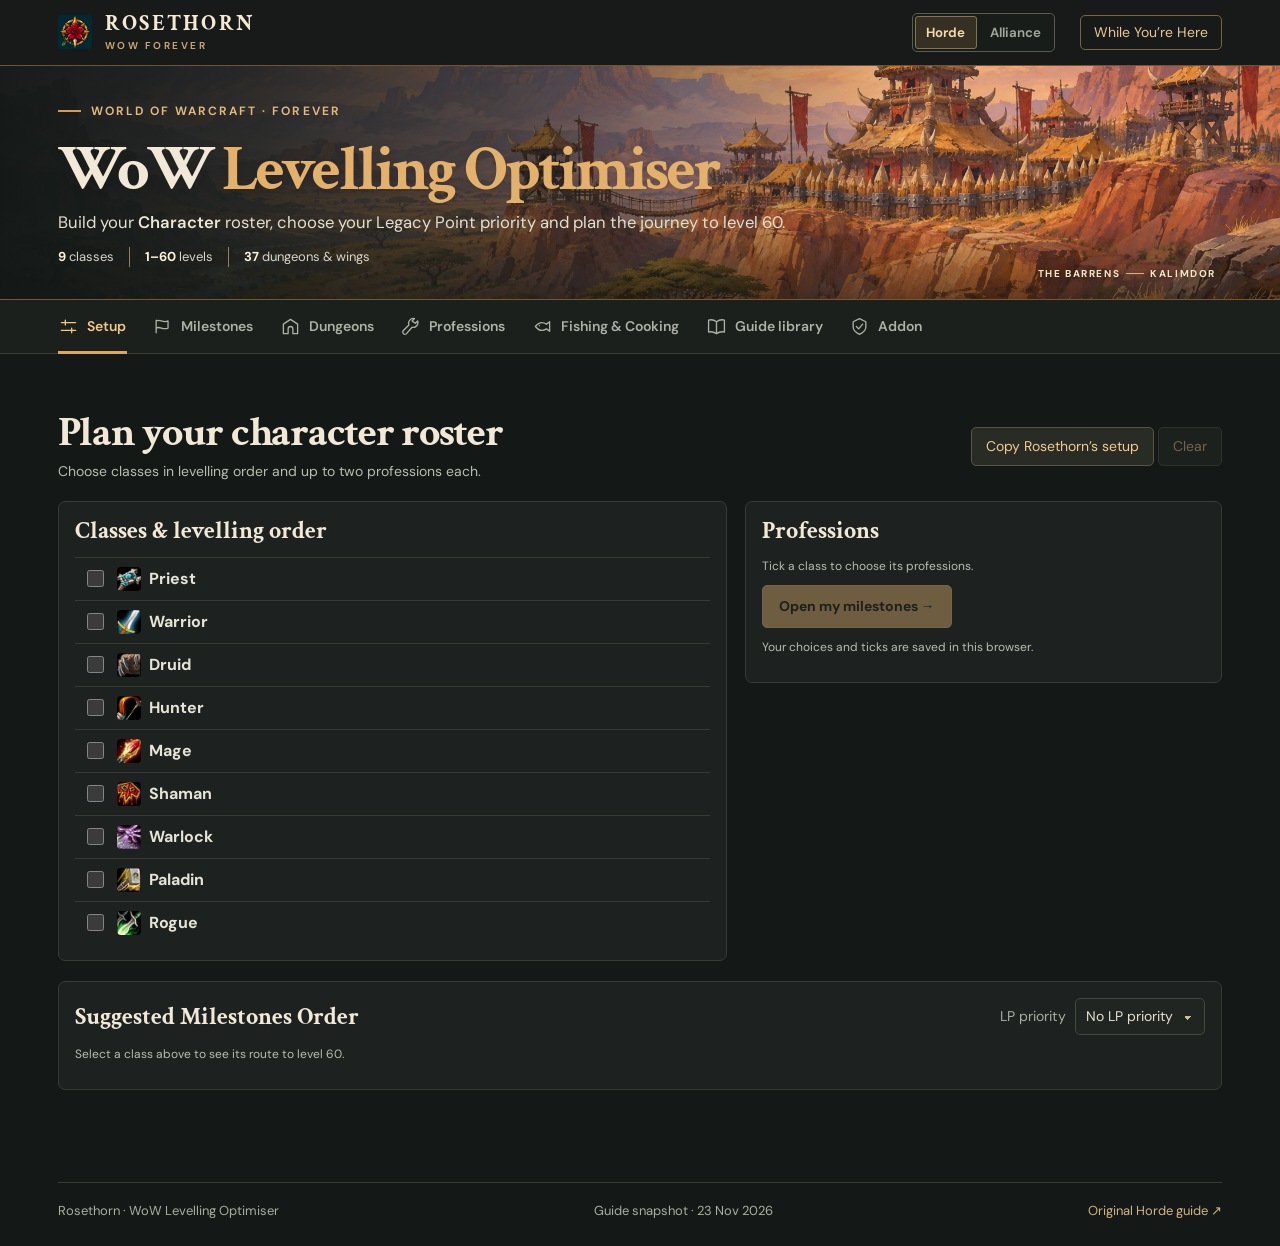
==== index.html @ 6506f217 "Make the roster heading faction-neutral Replace the faction dropdown with a Horde/Alliance toggle an" ====
<!doctype html>
<html lang="en-GB"><head><meta charset="utf-8"><meta name="viewport" content="width=device-width,initial-scale=1"><meta name="theme-color" content="#141918"><title>WoW Levelling Optimiser</title><meta name="description" content="Plan your WoW Forever roster, track Legacy Points, find dungeon pickups and compare professions. Download While You're Here for advice in-game."><link rel="icon" href="wyh-icon.png"><link rel="preload" href="barrens.webp" as="image"><link rel="stylesheet" href="style.css?v=2"><link rel="stylesheet" href="reference.css?v=2"><link rel="stylesheet" href="planner.css?v=7"><link rel="stylesheet" href="wyh.css?v=038"><link rel="stylesheet" href="app-extra.css?v=4"><link rel="stylesheet" href="dungeon-ui.css?v=2"><link rel="stylesheet" href="bag-route.css?v=1"></head>
<body><a href="#main" class="skip">Skip to guide</a>
<header class="global"><div class="wrap brandrow"><a class="brand" href="#setup" aria-label="Rosethorn's WoW Levelling Optimiser home"><img src="wyh-icon.png" width="36" height="36" alt=""><span>ROSETHORN<span class="brand-sub">WOW FOREVER</span></span></a><div class="headlinks"><div id="faction" class="faction-toggle" role="group" aria-label="Faction">
  <button type="button" data-faction="Horde" aria-pressed="true">Horde</button>
  <div class="faction-unavailable">
    <button type="button" data-faction="Alliance" aria-pressed="false" aria-disabled="true" aria-describedby="alliance-status">Alliance</button>
    <span id="alliance-status" class="faction-tooltip" role="tooltip">Coming soon</span>
  </div>
</div><a href="#advisor" class="top-addon">While You’re Here</a></div></div></header>
<section class="hero"><div class="wrap hero-inner"><span class="eyebrow"><i></i> WORLD OF WARCRAFT · FOREVER</span><h1>WoW <em>Levelling Optimiser</em></h1><p>Build your <strong>Character</strong> roster, choose your Legacy Point <span class="hero-keep">priority and plan</span> the journey to level 60.</p><div class="hero-stats"><span><b>9</b> classes</span><span><b>1–60</b> levels</span><span><b id="dcount"></b> dungeons &amp; wings</span></div></div><span class="place">THE BARRENS <i></i> KALIMDOR</span></section>
<nav aria-label="Guide sections" class="tabs"><div class="wrap tabinner" id="nav"></div></nav>
<main id="main" class="wrap" tabindex="-1"><div id="page">
<article id="wyh-addon" class="wyh" aria-labelledby="wyh-name">
  <header class="wyh-mast">
    <div class="wyh-intro">
      <p class="wyh-kicker">A WoW Forever addon by Rosethorn</p>
      <h1 id="wyh-name">While You’re <em>Here</em></h1>
      <p class="wyh-deck">Just arrived in an area or town? The rose compass will light up with information about which dungeon pickups and recipe vendors are worth a stop. It will check your professions in-game and Guide you towards your next craft, fishing spot or Legacy Point.</p>
      <div class="wyh-download">
        <a class="cta" href="While-Youre-Here.zip?v=0.3.17" download="While-Youre-Here.zip">Download addon <span aria-hidden="true">↓</span></a>
        <span>v0.3.17 · No other addons required</span>
      </div>
      <p class="wyh-release">Coming soon to CurseForge.</p>
    </div>
    <img class="wyh-emblem" src="wyh-icon.png" width="400" height="400" alt="">
  </header>

  <section class="wyh-features" aria-labelledby="wyh-features-title">
    <h2 id="wyh-features-title">What it can do</h2>
    <p class="wyh-switch-note">Click the rose compass for tips. Choose <strong>Guide</strong> for tools, or right-click the compass and open <strong>Tips</strong> to change these seven account-wide switches.</p>
    <ul class="wyh-feature-list">
      <li><strong>Find dungeon prequests and quest givers</strong><span>Spot eligible pickups anywhere in the zone. Pin several givers or follow an arrow to one. Before skipping a guide chapter, check its zone for unfinished chains.</span></li>
      <li><strong>Spot nearby recipes and training books</strong><span>Find a useful unlearned recipe, navigate to the vendor or compare a tradeable book with its last known auction price.</span></li>
      <li><strong>Plan professions and earn Legacy Points</strong><span>See the next craft, trainer or book for your current skill. Compare your main and alts when choosing your next Legacy Point.</span></li>
      <li><strong>Send spare materials to the right alt</strong><span>At the mailbox, see which alt can use your cloth, ore or leather and how much was in their bank at your last visit.</span></li>
      <li><strong>Find fishing stops and recipes for your catch</strong><span>See which fish in your bags you can cook, whether the recipe still gives skill-ups and where to learn it.</span></li>
      <li><strong>Where should I fish?</strong><span>Set a goal in <b>Guide → Fishing</b>. Compare waters for Cooking skill, food for your build or sale value. One water can supply several useful recipes.</span></li>
      <li><strong>Compare fishing spots and auction prices</strong><span>See catches per hour and estimated gold per hour. Each catch uses the better of vendor value and auction proceeds after fees.</span></li>
    </ul>
    <p class="wyh-coverage" id="addon-coverage"></p>
  </section>

  <section class="wyh-previews" aria-labelledby="wyh-preview-title">
    <div class="wyh-section-heading"><h2 id="wyh-preview-title">Screenshots</h2><p>In-game screenshot and illustrated examples</p></div>
    <div class="wyh-gallery">
      <figure>
        <a class="wyh-shot" href="wyh-skywatcher-plateau.png" target="_blank" rel="noopener" aria-label="Open the Skywatcher Plateau screenshot at full size in a new tab">
          <img loading="lazy" decoding="async" src="wyh-skywatcher-plateau.png" width="2048" height="1152" alt="While You’re Here displays the Ancient Gurubashi Idol quest alert and an arrow pointing towards Mazu’kon at Skywatcher Plateau.">
          <span aria-hidden="true">Full size ↗</span>
        </a>
        <figcaption><p class="wyh-location">Skywatcher Plateau · The Drowned City</p>
          <h3>Follow the arrow to the quest giver</h3>
          <p>The rose compass alerts you to <em>Ancient Gurubashi Idol</em>. Select Navigate to follow the arrow to Mazu’kon.</p>
        </figcaption>
      </figure>
      <figure>
        <a class="wyh-shot" href="wyh-undercity.jpg" target="_blank" rel="noopener" aria-label="Open the Undercity quest alert preview at full size in a new tab">
          <img loading="lazy" decoding="async" src="wyh-undercity.jpg" width="1280" height="800" alt="The suggestions window in Undercity lists Going, Going, Guano! and offers map and navigation controls.">
          <span aria-hidden="true">Full size ↗</span>
        </a>
        <figcaption><p class="wyh-location">Undercity · Razorfen Kraul</p>
          <h3>Pick up the quest before leaving town</h3>
          <p>In the Trade Quarter? An eligible pickup can still send you across Undercity to Faranell for <em>Going, Going, Guano!</em></p>
        </figcaption>
      </figure>
      <figure>
        <a class="wyh-shot" href="wyh-arathi.jpg" target="_blank" rel="noopener" aria-label="Open the Arathi Highlands vendor recipe preview at full size in a new tab">
          <img loading="lazy" decoding="async" src="wyh-arathi.jpg" width="1280" height="800" alt="A tailor entering Arathi Highlands gets a suggestion to buy the Azure Silk Cloak pattern from Jun’ha in Hammerfall.">
          <span aria-hidden="true">Full size ↗</span>
        </a>
        <figcaption><p class="wyh-location">Arathi Highlands · Profession vendors</p>
          <h3>Buy the pattern on this trip</h3>
          <p>When Azure Silk Cloak is useful to your tailor, the alert points to Jun’ha’s limited-stock pattern in Hammerfall.</p>
        </figcaption>
      </figure>
      <figure>
        <a class="wyh-shot" href="wyh-booty-bay.jpg" target="_blank" rel="noopener" aria-label="Open the Booty Bay fishing and recipe preview at full size in a new tab">
          <img loading="lazy" decoding="async" src="wyh-booty-bay.jpg" width="1280" height="800" alt="The fishing view in Booty Bay shows a Raw Rockscale Cod and directions to its recipe vendor.">
          <span aria-hidden="true">Full size ↗</span>
        </a>
        <figcaption><p class="wyh-location">Booty Bay · Fishing &amp; Cooking</p>
          <h3>Find the recipe for the fish you just caught</h3>
          <p>Land a Raw Rockscale Cod while waiting for the boat? The addon sends you to Kelsey Yance in the Old Port Authority, bottom deck, left as you enter.</p>
        </figcaption>
      </figure>
    </div>
  </section>

  <section class="wyh-help" aria-labelledby="wyh-help-title">
    <h2 id="wyh-help-title">Getting started</h2>
    <div>
      <details><summary>How do I install or update it?</summary><ol><li>Exit WoW Forever and extract the ZIP.</li><li>Place the <code>WhileYoureHere</code> folder inside <code>Interface/AddOns</code>. Open it to check that <code>WhileYoureHere.toc</code> is directly inside.</li><li>Enable <strong>While You’re Here</strong> at character selection. Click the rose compass or type <code>/wyh</code>.</li></ol><p><strong>Upgrading from RosethornAdvisor?</strong> Before launching WoW, open <code>WTF/Account/&lt;account&gt;/SavedVariables</code>. Copy <code>RosethornAdvisor.lua</code> and name the copy <code>WhileYoureHere.lua</code> in that same folder. Keep the original as a backup. If the new filename already exists, back it up first. Move the old <code>RosethornAdvisor</code> addon folder out of <code>Interface/AddOns</code>.</p></details>
      <details><summary>Where do I find fishing advice?</summary><p>Click <strong>rose compass → Guide → Fishing</strong>. Choose your goal before you cast. Log the water you actually fish to build comparisons from your own catches. Auctionator can supply prices if installed.</p></details>
      <details><summary>Can I skip a RestedXP chapter?</summary><p>Click the rose compass, then <strong>Guide → Now → Before you skip ahead</strong>. Select the zone you’re leaving to review covered pickups and prerequisites. This also works without RestedXP.</p></details>
      <details><summary>How does it know about my alts?</summary><p>Visit each character and open their professions and bank to refresh their records. On your main, choose <strong>Guide → Alts → Set as main to 60</strong>. The website planner stores its own checklists in this browser.</p></details>
      <details><summary>Can I change or silence the alerts?</summary><p>Right-click the compass to choose tip categories or keep alerts quiet in combat. Under Appearance, choose Icon border to set the launcher border’s colour and transparency. Alert glow and Window border have their own settings. Drag and resize the window to suit your UI. Settings carry across characters on this installation.</p></details>
    </div>
  </section>
</article>
</div></main>
<footer class="wrap foot"><span>Rosethorn · WoW Levelling Optimiser</span><a id="foot-source" target="_blank" rel="noopener">Original Horde guide ↗</a></footer>
<script src="faction.js?v=2"></script><script src="planner.js?v=10"></script><script src="planner-ui.js?v=11"></script><script src="guide-data.js?v=3"></script><script src="alliance-guide.js?v=1"></script><script src="gathering.js?v=1"></script><script src="dungeon-quests.js?v=1"></script><script src="dungeon-quest-meta.js?v=1"></script><script src="dungeon-ui.js?v=2"></script><script src="bag-route.js?v=1"></script><script src="reference.js?v=6"></script><script src="app.js?v=12"></script></body></html>
---- style.css ----
@font-face{font-family:Crimson;src:url(crimson.woff2) format('woff2');font-weight:700;font-display:swap}@font-face{font-family:DM;src:url(dm-sans.woff2) format('woff2');font-style:normal;font-display:swap;font-weight:100 1000}
:root{color-scheme:dark;--ink:#141918;--panel:#1d2220;--line:#373b33;--gold:#e4b36b;--paper:#f2e8d7;--muted:#a8ada2;font:16px/1.5 DM,'Segoe UI',sans-serif;color:#e6e4d8;background:var(--ink)}
*{box-sizing:border-box}html{scroll-behavior:smooth;scroll-padding-top:12px}body{margin:0}a{color:inherit}button,select,input{font:inherit}button,a,select{touch-action:manipulation}button{color:inherit;cursor:pointer}a:focus-visible,button:focus-visible,select:focus-visible,input:focus-visible,summary:focus-visible{outline:2px solid #ffcd7d;outline-offset:4px}a{text-decoration:none}.skip{position:fixed;top:-80px;z-index:9;background:#111;padding:10px}.skip:focus{top:0}.wrap{width:min(1260px,calc(100% - clamp(36px,9vw,150px)));margin-inline:auto}.global{background:#171a18;border-bottom:1px solid #705337}.brandrow{height:65px;display:flex;align-items:center;justify-content:space-between}.brand{display:inline-flex;align-items:center;gap:13px}.brand img{width:27px;height:40px;object-fit:contain}.brand>span{font:700 22px/.98 Crimson,Georgia,serif;letter-spacing:.105em;color:#f5e9d3}.brand-sub{display:block;font:650 10px/1.2 DM,sans-serif;color:#c6a775;letter-spacing:.25em;margin-top:5px}.headlinks{display:flex;gap:25px;align-items:center}.source,.top-addon{font-size:14px}.source{color:#c1c1b2}.source span{color:var(--gold)}.source:hover,.foot a:hover{text-decoration:underline}.top-addon{border:1px solid #796345;border-radius:5px;color:#e8c697;padding:6px 13px;display:flex;gap:7px;align-items:center}.top-addon:hover{background:#302b22}.addon-icon{font-size:20px;line-height:1}.hero{position:relative;isolation:isolate;overflow:hidden;background:#33251c url(barrens.webp) center 54%/cover no-repeat;color:var(--paper);border-bottom:1px solid #705839}.hero:before{content:"";position:absolute;inset:0;background:linear-gradient(90deg,rgba(18,23,21,.96) 0%,rgba(22,27,23,.86) 20%,rgba(22,25,21,.63) 40%,rgba(19,21,15,.05) 71%),linear-gradient(0deg,rgba(17,21,17,.55),transparent 32%);z-index:-1}.hero-inner{min-height:290px;display:flex;flex-direction:column;align-items:flex-start;justify-content:center;padding-block:36px 32px}.eyebrow{display:flex;align-items:center;gap:10px;font-weight:650;letter-spacing:.17em;font-size:12px;color:#e4bb7e}.eyebrow i{width:23px;height:2px;background:#d59c57}.hero h1{font:700 clamp(3.4rem,6.2vw,5.9rem)/.99 Crimson,Georgia,serif;letter-spacing:-.045em;margin:18px 0 9px;text-shadow:0 2px 10px #18170f30}.hero h1 em{font-style:normal;color:#e4b16c}.hero p{max-width:495px;margin:0;color:#e3dfd1;font-size:clamp(15px,1.3vw,18px);line-height:1.5}.hero-stats{display:flex;gap:15px;flex-wrap:wrap;margin-top:20px;font-size:13px;color:#d7d5c7}.hero-stats span+span{border-left:1px solid #8d8064;padding-left:15px}.hero-stats b{color:#fff3d9;font-weight:700}.place{position:absolute;right:5%;bottom:18px;font-size:10px;letter-spacing:.16em;font-weight:700;color:#f6e7c9;display:flex;align-items:center;gap:6px;text-shadow:0 1px 5px #312014}.place i{height:1px;width:18px;background:#cab384}.tabs{background:#1b201d;box-shadow:inset 0 -1px var(--line)}.tabinner{display:flex;overflow-x:auto;scrollbar-width:thin;gap:clamp(9px,2.6vw,40px)}.tab{display:inline-flex;align-items:center;justify-content:center;gap:9px;white-space:nowrap;color:#aeb1a6;padding:16px 1px 14px;border-bottom:3px solid transparent;font-size:14px;font-weight:600}.tab:hover{color:var(--paper)}.tab.active{color:#f1c887;border-color:#dfa75e}.icon{width:19px;height:19px;display:inline-block;vertical-align:middle;fill:none;stroke:currentColor;stroke-width:1.65;stroke-linecap:round;stroke-linejoin:round;flex:none}#main{padding-top:30px;padding-bottom:50px;min-height:440px}#main:focus{outline:0}.dash{display:grid;grid-template-columns:minmax(235px,.34fr) minmax(0,1fr);gap:clamp(20px,3.2vw,44px);align-items:start}.roster{background:#1b201e;border:1px solid var(--line);border-radius:9px;overflow:hidden}.roster-head{display:flex;align-items:center;gap:10px;padding:15px 18px;color:var(--gold);border-bottom:1px solid var(--line)}.roster-head h2{font:700 23px/1.1 Crimson,Georgia,serif;color:var(--paper);margin:0}.rlist{padding:6px}.rbutton{width:100%;display:flex;align-items:center;text-align:left;border:1px solid transparent;border-radius:5px;gap:11px;background:transparent;padding:7px 10px;color:#c8cabd;font-size:15px}.rbutton:hover{background:#272c27}.rbutton.selected{background:#332f24;border-color:#645239;color:#f7d79d}.rbutton img,.rbutton .all-icon{width:30px;height:30px;border-radius:4px;border:1px solid #544c3c}.rbutton .all-icon{display:grid;place-items:center;color:#e3bb77;background:#393327}.rbutton .all-icon svg{width:17px;height:17px}.rbutton .toon{font-size:12px;color:#a6aa9c;margin-left:auto}.rbutton .total{color:#d4b881}.rlabel-mobile{display:none}.eyeline{font-size:12px;color:var(--gold);text-transform:uppercase;letter-spacing:.15em;font-weight:700;margin:0 0 5px}.mainhead{display:flex;align-items:center;justify-content:space-between;gap:10px}.title{font:700 clamp(32px,3.3vw,49px)/1.1 Crimson,Georgia,serif;letter-spacing:-.03em;margin:0;color:var(--paper)}.lead{color:#afb4a7;margin:5px 0 16px;font-size:15px}.pselect{border:1px solid #44493e;border-radius:5px;background:#202521;color:#e4dfcf;padding:7px 31px 7px 10px;appearance:none;background-image:linear-gradient(45deg,transparent 50%,#ccbd9d 50%),linear-gradient(135deg,#ccbd9d 50%,transparent 50%);background-position:calc(100% - 16px) 52%,calc(100% - 12px) 52%;background-size:4px 4px;background-repeat:no-repeat;font-size:14px}.progressbox{display:flex;align-items:center;gap:13px;background:#1d2420;border:1px solid var(--line);border-radius:6px;padding:11px 15px;color:#c7c9b9;font-size:13px;margin:0 0 16px}.progressbox progress{appearance:none;border:0;flex:1;height:5px;border-radius:5px;overflow:hidden;background:#383c33}.progressbox progress::-webkit-progress-bar{background:#393d34}.progressbox progress::-webkit-progress-value{background:#c89b59}.progressbox progress::-moz-progress-bar{background:#c89b59}.progressbox b{font:600 13px DM,sans-serif;white-space:nowrap;color:var(--paper)}.steps{list-style:none;padding:0;margin:0;display:grid;gap:8px}.step{display:flex;background:#1d2220;color:#dcdccd;border:1px solid var(--line);border-radius:7px;align-items:center;overflow:hidden;min-height:64px}.step.next{border-left:3px solid #ce9d5b;background:linear-gradient(90deg,#2a2c23,#1d2220 58%)}.step input,.sr{position:absolute;opacity:0;width:1px;height:1px;overflow:hidden}.tick{flex:none;width:36px;align-self:stretch;display:grid;place-items:center;cursor:pointer;margin-left:5px}.tick:has(input:focus-visible){outline:2px solid var(--gold);outline-offset:-4px}.tick i{width:19px;height:19px;border:1px solid #737b69;border-radius:4px;display:grid;place-items:center;font:700 14px sans-serif;color:transparent}.tick input:checked+i{color:#1c281c;background:#b0bc8a;border-color:#b0bc8a}.tick:hover i{border-color:var(--gold)}.step img,.step .sicon{width:37px;height:37px;border:1px solid #554f3d;border-radius:5px;margin:8px 11px 8px 2px}.sicon{display:grid;place-items:center;color:#e5b668;background:#332f23}.steptxt{flex:1;padding:9px 12px 9px 0;min-width:0}.steptxt h3{color:#f2eddf;font:650 16px/1.35 DM,sans-serif;margin:0 0 2px}.steptxt p{font-size:14px;line-height:1.38;color:#adb3a6;margin:0}.steptxt a{color:var(--gold);text-decoration:underline}.step.done h3{color:#aeb3a4;text-decoration:line-through}.lp{color:#e4ba78;margin-right:13px;display:inline-flex;align-items:center;gap:4px;font-size:12px;white-space:nowrap}.lp:before{content:'✧';font-size:17px}.empty{color:var(--muted);padding:25px 0}.arm{font-size:13px;color:#dcb67d;white-space:nowrap}.foot{border-top:1px solid var(--line);padding-block:18px 25px;display:flex;justify-content:space-between;gap:8px;flex-wrap:wrap;font-size:13px;color:#a8ae9f}.foot a{color:#d2b482}
.advisor{max-width:1050px}.advintro{display:flex;align-items:center;justify-content:space-between;gap:18px;margin-bottom:22px}.cta{display:inline-flex;background:#dfaf70;border:1px solid #ebc087;color:#211e17;font-weight:700;border-radius:5px;padding:10px 16px;white-space:nowrap;align-items:center;gap:7px}.cta:hover{background:#efd09a}.advgrid{display:grid;grid-template-columns:repeat(auto-fit,minmax(min(280px,100%),1fr));gap:12px;margin:14px 0 23px}.advcard,.advdet{background:#1d2320;border:1px solid var(--line);border-radius:6px;padding:16px 18px}.advcard h3,.advdet summary{font:700 22px Crimson,Georgia,serif;color:var(--paper);margin:0 0 4px}.advcard p,.advdet p,.advdet li{margin:5px 0;color:#bec2b5}.advdet{margin:8px 0}.advdet summary{cursor:pointer}.advdet[open] summary{color:var(--gold)}.advdet code{color:#e8c38b}.locale{font-size:13px;color:var(--gold)}.advintro .lead{max-width:630px;margin-bottom:0}
@media(max-width:820px){.dash{grid-template-columns:205px minmax(0,1fr);gap:18px}.roster-head{padding:12px}.rbutton{padding-inline:6px;gap:6px}.rbutton .toon{font-size:11px}.hero-inner{min-height:260px}.tabinner{gap:22px}}
@media(max-width:670px){.wrap{width:calc(100% - 32px)}.hero-inner{min-height:246px;padding-block:28px 30px}.hero:before{background:linear-gradient(90deg,#172019e8 0%,#171e18b8 48%,#171a1770),linear-gradient(0deg,#151b17a8,transparent 52%)}.hero h1{font-size:clamp(45px,10vw,66px)}.hero p{max-width:400px}.place{display:none}.brandrow{height:58px}.headlinks{gap:12px}.brand img{height:32px;width:21px}.brand{gap:8px}.brand>span{font-size:18px}.brand-sub{font-size:9px}.top-addon{font-size:12px;padding:5px 7px}.source{font-size:12px}.tab{padding:12px 0 10px}.tabinner{gap:22px}.tab .icon{width:16px;height:16px}#main{padding-top:20px}.dash{display:block}.roster{display:none}.rlabel-mobile{display:flex;align-items:center;gap:8px;margin:0 0 16px;color:#c6c7b7;font-size:14px}.progressbox{gap:8px;padding:9px}.step img,.step .sicon{width:30px;height:30px;margin-right:8px}.tick{width:28px}.lp{margin-right:8px}.advintro{align-items:flex-start;flex-direction:column}.foot{padding-bottom:20px}}@media(max-width:370px){.source{display:none}.step .lp{display:none}.hero-stats{gap:9px}.hero-stats span+span{padding-left:9px}}@media(prefers-reduced-motion:reduce){html{scroll-behavior:auto}*{scroll-behavior:auto!important}}


.hero p{max-width:62rem;text-wrap:pretty}
.hero-keep{white-space:nowrap}
---- reference.css ----
.field-reference { --r-line: #343a35; --r-muted: #b6b8aa; --r-warm: #dfb97c; --r-panel: #1c211e; color: #e9e7dc; min-width: 0; }
.field-reference .ref-title { margin: 0 0 1.25rem; color: #f6eedc; font: 500 clamp(1.8rem,3.5vw,2.6rem)/1.09 Georgia,serif; }
.field-reference .ref-subhead { margin: 1.35rem 0 .6rem; color: #ebdec7; font: 500 1.3rem/1.3 Georgia,serif; }
.field-reference .ref-copy, .field-reference .ref-list, .field-reference .ref-context { margin: 0 0 .85rem; line-height: 1.58; font-size: 1rem; }
.field-reference .ref-context, .field-reference .ref-place { color: var(--r-muted); }
.field-reference .ref-tools { display: flex; gap: .85rem; flex-wrap: wrap; align-items: flex-end; padding: 0 0 1.2rem; }
.field-reference .ref-field { display: flex; flex-direction: column; align-items: stretch; gap: .38rem; min-width: 9rem; }
.field-reference .ref-wide { flex: 1 1 12rem; }
.field-reference .ref-field-label, .field-reference .ref-label { font-weight: 600; font-size: .9rem; color: #d8d8cd; }
.field-reference .ref-select, .field-reference .ref-search { min-height: 43px; border: 1px solid #4f574d; border-radius: 5px; background-color: #171d19; color: #f0eee2; font: inherit; font-size: 1rem; padding: .55rem .85rem; width: 100%; }
.field-reference .ref-select { appearance: none; padding-right: 2.6rem; cursor: pointer; background-image: linear-gradient(45deg,transparent 50%,#caac7c 50%),linear-gradient(135deg,#caac7c 50%,transparent 50%); background-position: calc(100% - 16px) 54%, calc(100% - 11px) 54%; background-size: 5px 5px; background-repeat: no-repeat; }
.field-reference :focus-visible { outline: 2px solid #f2bd68; outline-offset: 3px; }
.field-reference .ref-static, .field-reference .ref-summary { min-height: 56px; padding: .75rem .9rem; display: flex; align-items: center; gap: .8rem; font-size: 1rem; }
.field-reference .ref-static, .field-reference .ref-disclosure { background: var(--r-panel); border: 1px solid var(--r-line); border-radius: 5px; margin: 0 0 .47rem; }
.field-reference .ref-summary { list-style: none; cursor: pointer; }
.field-reference .ref-summary::-webkit-details-marker { display: none; }
.field-reference .ref-chevron { width: .48rem; height: .48rem; border: solid #c2a476; border-width: 0 1.6px 1.6px 0; transform: rotate(45deg); flex: 0 0 .48rem; margin-right: 3px; margin-bottom: 3px; }
.field-reference .ref-disclosure[open] > .ref-summary .ref-chevron { transform: rotate(225deg); margin-bottom: -3px; }
.field-reference .ref-summary:hover { background: #242b25; border-radius: inherit; }
.field-reference .ref-summary-title { flex: 1; font-weight: 600; }
.field-reference .ref-meta, .field-reference .ref-buff { border: 1px solid #4c4636; background: #29271f; color: #e1c391; padding: .22rem .52rem; font-size: .84rem; border-radius: 4px; white-space: nowrap; }
.field-reference .ref-detail { padding: .85rem .95rem; border-top: 1px solid var(--r-line); }
.field-reference .ref-detail>.ref-copy:last-child { margin: 0; }
.field-reference .ref-min { font-size: .9rem; color: #c8b298; }
.field-reference .ref-tick { display: inline-flex; align-items: center; gap: .55rem; font-size: .9rem; cursor: pointer; margin-top: .7rem; }
.field-reference .ref-tick input { appearance: auto; accent-color: #d5a65b; width: 16px; height: 16px; }
.field-reference .ref-empty { padding: 1.1rem; border: 1px dashed var(--r-line); color: var(--r-muted); border-radius: 5px; }
.field-reference .ref-table-scroll { overflow-x: auto; max-width: 100%; margin: .7rem 0 1rem; border: 1px solid var(--r-line); border-radius: 5px; }
.field-reference .ref-table { border-collapse: collapse; width: 100%; min-width: 24rem; font-size: .96rem; }
.field-reference .ref-table th, .field-reference .ref-table td { border: 0; border-bottom: 1px solid var(--r-line); padding: .62rem .8rem; text-align: left; vertical-align: top; line-height: 1.45; white-space: pre-line; }
.field-reference .ref-table th { color: var(--r-warm); background: #252a23; font-size: .87rem; }
.field-reference .ref-table th:first-child, .field-reference .ref-table td:first-child { min-width: 6rem; }
.field-reference .ref-table tr:last-child td { border-bottom: 0; }
.field-reference .ref-table tbody tr:nth-child(2n) { background: #1b201c; }
.field-reference .ref-copy { white-space: pre-line; overflow-wrap: anywhere; }
.field-reference .ref-label { margin: 0 0 .45rem; color: var(--r-warm); }
.field-reference .ref-steps { margin: .3rem 0; padding-left: 1.65rem; }
.field-reference .ref-steps li { padding: .12rem 0 .12rem .15rem; line-height: 1.5; }
.field-reference a { color: #e1c08d; text-underline-offset: 3px; }
.field-reference .ref-legacy { color: #9ac8f2; }
.field-reference .ref-routes { list-style: none; padding: 0; margin: .7rem 0 1.15rem; }
.field-reference .ref-route { display: grid; grid-template-columns: 5.2rem minmax(0,1fr) auto; gap: .8rem; align-items: start; padding: .85rem 0; border-bottom: 1px solid var(--r-line); }
.field-reference .ref-skill { color: var(--r-warm); font-weight: 700; font-variant-numeric: tabular-nums; }
.field-reference .ref-route h3 { margin: 0 0 .2rem; color: inherit; font-size: 1.07rem; line-height: 1.4; font-weight: 600; }
.field-reference .ref-route p { margin: .1rem 0; font-size: .96rem; line-height: 1.45; }
.field-reference .ref-lookup { border: 1px solid #625237; border-radius: 7px; padding: clamp(1rem,3vw,1.4rem); margin: 0 0 1.45rem; background: #20251f; }
.field-reference .ref-lookup h3 { font: 500 1.45rem/1.25 Georgia,serif; margin: 0 0 .9rem; color: #f4e6c9; }
.field-reference .ref-lookup .ref-tools { padding-bottom: .5rem; }
.field-reference .ref-lookup .ref-field { flex: 1 1 10rem; min-width: 7rem; }
.field-reference .ref-lookup .ref-skill-field { flex: 0 1 7rem; }
.field-reference .ref-lookup-result { margin-top:.6rem; }
.field-reference .ref-fish-links { display:flex; flex-wrap:wrap; gap:.45rem; margin:.45rem 0 .8rem; }
.field-reference .ref-fish-link { font:inherit; color:#efd2a3; cursor:pointer; padding:.4rem .65rem; border:1px solid #66583e; background:#23271f; border-radius:4px; }
.field-reference .ref-lookup dd, .field-reference .ref-lookup dt { margin: 0; }
.field-reference .ref-lookup dl { display: grid; grid-template-columns: 7.5rem 1fr; gap: .42rem 1rem; margin: .55rem 0 0; font-size: .96rem; }
.field-reference .ref-lookup dt { color: var(--r-muted); }
.field-reference .ref-status { font-weight: 700; }
.field-reference .ref-status[data-colour="orange"] { color: #ffad68; }
.field-reference .ref-status[data-colour="yellow"] { color: #f4db7b; }
.field-reference .ref-status[data-colour="green"] { color: #adcfa6; }
.field-reference .ref-status[data-colour="grey"] { color: #b6bbb8; }
@media(max-width:600px){
 .field-reference .ref-tools { gap:.55rem; }
 .field-reference .ref-field { flex:1 1 45%; min-width:0; }
 .field-reference .ref-wide { flex:1 1 100%; }
 .field-reference .ref-route { grid-template-columns:4rem minmax(0,1fr); gap:.35rem .6rem; }
 .field-reference .ref-buff { grid-column:2; justify-self:start; }
 .field-reference .ref-meta { white-space:normal; }
 .field-reference .ref-lookup dl { grid-template-columns:1fr; gap:.15rem; }
 .field-reference .ref-lookup dt { margin-top:.35rem; }
}
---- planner.css ----
.planner{width:100%;padding-block:26px 42px}.planner h3{margin:0 0 12px;font:700 24px/1.1 Crimson,Georgia,serif;color:var(--paper)}.plan-head,.next-tip,.skill-head{display:flex;align-items:center;justify-content:space-between;gap:16px}.plan-head{margin-bottom:19px}.plan-lead,.plan-note{color:#b8bcb0;font-size:14px;margin:5px 0 0}.plan-note{font-size:12px;line-height:1.5;margin:10px 0}.plan-alt,.edit-jobs,.move{background:#292c25;border:1px solid #575442;border-radius:5px;color:#f0cb92;font:inherit}.plan-alt{padding:8px 14px;font-size:14px;white-space:nowrap}.setup-grid{display:grid;grid-template-columns:minmax(0,1.4fr) minmax(275px,1fr);gap:18px;align-items:start}.plan-box{background:var(--panel);border:1px solid var(--line);border-radius:7px;padding:16px;min-width:0}.setup-row{display:flex;gap:10px;align-items:center;min-height:43px;padding:5px 8px;border-top:1px solid var(--line)}.setup-row.editing{background:#323026;box-shadow:inset 2px 0 #d8ae6e}.setup-row.over{box-shadow:inset 0 3px #f0bd78}.planner input[type=checkbox]{width:17px;height:17px;accent-color:#dfb674;cursor:pointer;flex:none}.class-name,.skill-head{display:flex;align-items:center;gap:8px}.class-name{cursor:pointer;min-width:88px}.class-art{width:24px;height:24px;border-radius:4px;object-fit:cover;vertical-align:middle}.edit-jobs{margin-left:auto;padding:3px 6px;font-size:12px;text-align:left}.move-controls{display:flex;gap:3px}.move{font-size:13px;min-width:24px;line-height:22px}.planner button:disabled{opacity:.42;cursor:default}.drag-grip{cursor:grab;color:#c9b58b}.prof-choices{border:0;padding:0;display:grid;grid-template-columns:repeat(2,minmax(0,1fr));gap:6px;margin:10px 0 17px}.job-choice{display:flex;align-items:center;gap:6px;padding:6px;background:#242923;border-radius:4px;cursor:pointer}.skill-head{justify-content:start}.skill-head h3{margin:0}.sr-only{position:absolute;clip-path:inset(50%);width:1px;height:1px;overflow:hidden}.planner .cta{font-size:14px}.lp-total{white-space:nowrap;font-variant-numeric:tabular-nums;color:var(--gold)}.next-tip{background:#2b2c22;border-left:3px solid var(--gold);padding:12px 16px;margin:0 0 16px}.next-tip small{color:var(--gold)}.next-tip h3{font-size:21px;margin:3px 0}.next-tip p{margin:0;color:#c9c9b8;font-size:13px}.board-grid{display:grid;grid-template-columns:minmax(0,1.36fr) minmax(0,1fr) minmax(0,1fr);gap:12px;align-items:start}.board-grid .plan-box{padding:13px}.plan-table{width:100%;border-collapse:collapse;table-layout:fixed}.plan-table th,.plan-table td{height:36px;text-align:center;border-bottom:1px solid var(--line);padding:0}.plan-table th:first-child{text-align:left;width:32%;font-size:13px}.plan-table th[scope=col]{font-size:12px;color:#c7c9b7;font-weight:500}.plan-table th .class-art{width:19px;height:19px;margin-right:5px}.plan-table td.lp-cell{background:#292b23}.plan-table td .plan-check{margin:0;vertical-align:middle}.board-grid section:nth-child(2) th:first-child{width:49%}.skill-owner{display:block;color:#a5ad9f;font-size:10px;line-height:1.1;font-weight:500}.spelunker{border:1px solid var(--line);border-radius:4px;margin:7px 0;padding:6px 8px;background:#222722}.spelunker summary{font-size:14px;cursor:pointer}.spelunker summary span{float:right;color:var(--gold);font-size:12px}.dungeon-line{display:flex;gap:6px;align-items:center;font-size:13px;min-height:29px;cursor:pointer}.dungeon-intro{margin-top:-3px}.plan-box>a{display:inline-block;color:var(--gold)}.hero-inner{min-height:195px}.hero h1{font-size:clamp(44px,5vw,70px)}.hero-stats{margin-top:12px}.tabinner{gap:clamp(14px,2vw,29px)}
@media(max-width:1100px){.board-grid{grid-template-columns:1fr 1fr}.board-grid>section:first-child{grid-column:1/-1}.plan-table th:first-child{width:24%}}
@media(max-width:760px){.hero-inner{min-height:170px}.planner{padding-top:16px}.setup-grid,.board-grid{grid-template-columns:1fr}.plan-head,.next-tip{align-items:flex-start;flex-wrap:wrap}.setup-row{gap:5px;padding-inline:3px}.setup-row .class-name{min-width:0}.setup-row .class-name b{font-size:13px}.edit-jobs{font-size:11px}.plan-box{padding:12px}.drag-grip{display:none}.plan-table th .class-art{display:none}.plan-head{gap:7px}.plan-table th:first-child{width:24%}.prof-choices{grid-template-columns:1fr 1fr}.board-grid section:nth-child(2) th:first-child{width:50%}}
@media(max-width:400px){.planner .plan-box{padding:9px}.move{min-width:22px}.setup-row .class-art{width:18px;height:18px}.prof-choices{gap:3px}.job-choice{font-size:13px}}

.account-lp {
  display:grid;
  grid-template-columns:auto minmax(12rem,1fr);
  align-items:center;
  gap:12px 24px;
  margin:0 0 18px;
  padding:15px 18px;
  border:1px solid #78623d;
  border-radius:7px;
  background:linear-gradient(110deg,#322c20,#23271f 68%);
}
.account-lp-main,.lp-breakdown,.plan-alternative {display:flex;align-items:center;gap:12px}
.earned-number {font:700 42px/1 Georgia,serif;font-variant-numeric:tabular-nums;color:#ffda92}
.earned-caption b,.earned-caption small,.lp-goal b {display:block}
.earned-caption small,.lp-breakdown,.other-points,.plan-alternative {color:#c7c8b9;font-size:13px}
.lp-goal {width:100%;max-width:24rem;justify-self:end}
.lp-goal b {margin-bottom:4px;font-size:14px}
.lp-goal progress {width:100%;height:9px;accent-color:#edbb69}
.lp-breakdown {flex-wrap:wrap;gap:4px 14px}
.lp-breakdown span {white-space:nowrap}
.other-points {justify-self:end}
.other-points summary {cursor:pointer;color:#f0cb92}
.other-points label {display:block;margin-top:8px}
.other-points input {width:4.5rem;padding:3px 6px;font:inherit;color:inherit;background:#20231e;border:1px solid #77745f;border-radius:4px}
.other-points .plan-note {max-width:21rem}
.reward-tag {display:inline-block;color:#ffd895;font-size:10px;font-weight:700;line-height:1.2}
.reward-tag.reward-earned {color:#b9ceac}
.plan-table td.lp-cell .reward-tag {display:block;margin:1px auto;white-space:normal}
.spelunker summary .reward-tag {float:none;margin-left:8px;color:#ffd895}
.spelunker summary .reward-earned {color:#b9ceac}
.spelunker .group-count {float:right;font-weight:500}
.plan-alternative {gap:6px 12px;flex-wrap:wrap;margin:-6px 0 16px;padding-inline:3px}
.plan-alternative b {color:var(--paper)}
.plan-alternative .plan-alt {padding:3px 8px;font-size:12px}
@media(max-width:640px){
  .account-lp {grid-template-columns:1fr;gap:8px;padding:12px}
  .lp-goal,.other-points {justify-self:start}
  .earned-number {font-size:36px}
  .plan-table td.lp-cell .reward-tag {font-size:9px}
}

.milestone-order { margin-top: 1.3rem; }
.order-heading { display: flex; align-items: center; justify-content: space-between; gap: .6rem 1.3rem; flex-wrap: wrap; }
.order-heading h3 { margin: 0; }
.order-priority { display: inline-flex; align-items: center; gap: .6rem; color: var(--muted); font-size: .88rem; }
.order-priority select { width: auto; max-width: 100%; }
.order-phase { border-top: 1px solid var(--line); }
.order-phase > summary { display: flex; align-items: baseline; gap: .6rem; padding: .65rem 0; cursor: pointer; }
.order-phase > summary::before { content: '▸'; color: var(--gold); }
.order-phase[open] > summary::before { content: '▾'; }
.order-phase > summary::-webkit-details-marker { display: none; }
.order-count { margin-left: auto; color: var(--muted); font-size: .78rem; white-space: nowrap; }
.order-steps { padding-left: 2rem; margin: .1rem 0 .85rem; }
.order-step { line-height: 1.5; padding: .18rem 0; }
.order-step::marker { color: var(--muted); font-variant-numeric: tabular-nums; }
.order-step .reward-tag { margin-left: .5rem; white-space: nowrap; }
.order-limit { color: var(--gold); font-size: .86rem; }
.order-more { margin: 0 0 .6rem 1.3rem; }
.order-more > summary { padding: .25rem 0; color: var(--gold); font-size: .85rem; cursor: pointer; }

@media(max-width:440px){
  .character-levels-table th:first-child {width:23%; overflow-wrap:anywhere}
  .character-levels-table td.lp-cell .reward-tag {font-size:8px;overflow-wrap:anywhere}
}
---- wyh.css ----
.top-addon img{width:20px;height:20px;border-radius:3px}
.wyh-active>.hero{display:none}
.wyh-active #main{padding-block:clamp(18px,3vw,42px) 54px}
.wyh{--wyh-line:#45453b;--wyh-copy:#cbcbbd;--wyh-accent:#edc489;color:var(--paper);min-width:0}
.wyh h1,.wyh h2,.wyh h3,.wyh figure,.wyh p{margin:0}
.wyh h1,.wyh h2,.wyh h3{font-family:Crimson,Georgia,serif}
.wyh-mast{
  display:grid;grid-template-columns:minmax(0,1fr) auto;align-items:start;gap:clamp(20px,4vw,48px);
  padding:clamp(25px,5vw,66px);border:1px solid #65543e;border-radius:8px;
  background:radial-gradient(ellipse at 88% 42%,#39403565,transparent 48%),linear-gradient(108deg,#391d24 0%,#232c29 59%,#172e30 100%);
}
.wyh .wyh-kicker,.wyh .wyh-location{color:var(--wyh-accent);font-size:.72rem;font-weight:700;line-height:1.4;letter-spacing:.14em;text-transform:uppercase}
.wyh h1{margin:12px 0 18px;font-size:clamp(3.35rem,6.7vw,6.4rem);line-height:.96;letter-spacing:-.048em}
.wyh h1 em{color:var(--wyh-accent);font-weight:inherit}
.wyh .wyh-deck{max-width:52ch;color:#e1dfd2;font-size:clamp(1rem,1.45vw,1.18rem);line-height:1.55;text-wrap:pretty}
.wyh-download{display:flex;align-items:center;gap:10px 16px;flex-wrap:wrap;margin-top:clamp(20px,2.6vw,32px)}
.wyh-download .cta{padding:10px 16px;color:#261b0e;background:#edc489;border-color:#edc489;gap:15px;min-height:44px}
.wyh-download .cta:hover{background:#ffe0ae;border-color:#ffe0ae}
.wyh-download>span{font-size:.82rem;color:#d2cfbf}
.wyh-emblem{display:block;width:80px;height:auto;border-radius:6px}
.wyh section{margin-top:clamp(30px,4.4vw,58px)}
.wyh h2{font-size:clamp(1.85rem,3.1vw,2.65rem);letter-spacing:-.033em;line-height:1.1}
.wyh-section-heading{display:flex;gap:4px 18px;align-items:baseline;justify-content:space-between;flex-wrap:wrap;margin-bottom:16px}
.wyh-section-heading p{color:#b5b9a9;font-size:.87rem}
.wyh-gallery{display:grid;grid-template-columns:repeat(3,minmax(0,1fr));gap:clamp(18px,2.1vw,32px)}
.wyh-gallery figure:first-child{grid-column:1/-1;display:grid;grid-template-columns:minmax(0,1.45fr) minmax(0,1fr);gap:clamp(18px,4vw,62px);align-items:center;background:#1b2522;border:1px solid var(--wyh-line);border-radius:5px;overflow:hidden}
.wyh-gallery figure:first-child .wyh-shot{margin:-1px 0 -1px -1px}
.wyh-gallery figure:first-child figcaption{padding:16px clamp(16px,3vw,42px) 16px 0}
.wyh-gallery figure:first-child h3{font-size:clamp(1.6rem,3.3vw,3.25rem)}
.wyh-shot{display:block;position:relative;overflow:hidden;border-radius:5px;border:1px solid #645b48;background:#19231f}
.wyh-shot img{display:block;width:100%;height:auto}
.wyh-shot span{position:absolute;right:8px;bottom:8px;padding:3px 8px;border:1px solid #c2aa7c88;border-radius:3px;background:#101713e8;color:#f9e6bf;font-size:.72rem;font-weight:600}
.wyh-shot:hover,.wyh-shot:focus-visible{border-color:#f4c985}
.wyh figcaption{padding:14px 2px 0}
.wyh figcaption h3{margin:6px 0 5px;font-size:clamp(1.38rem,2.1vw,1.85rem);line-height:1.13;letter-spacing:-.023em}
.wyh figcaption p:last-child,.wyh-feature-list span,.wyh-help li,.wyh-help details p{font-size:.96rem;line-height:1.55;color:var(--wyh-copy)}
.wyh .wyh-switch-note{margin-top:6px;color:#c5c9b9;font-size:.92rem}
.wyh-switch-note code{color:#f5d8ac}
.wyh-feature-list{display:grid;grid-template-columns:repeat(2,minmax(0,1fr));gap:15px clamp(30px,5vw,66px);margin:20px 0 0;padding:0 0 0 1.45rem;list-style:disc outside}
.wyh-feature-list li{display:list-item;padding-left:.15rem;list-style:disc outside}
.wyh-feature-list li::marker{color:var(--wyh-accent);font-size:1.1em}
.wyh-feature-list strong{display:block;margin-bottom:2px;color:#f5e6ce;font-weight:700;font-size:1.08rem;line-height:1.4}
.wyh-feature-list span{display:block}
.wyh .wyh-help{display:grid;grid-template-columns:minmax(150px,.36fr) minmax(0,1fr);gap:12px 30px;border-top:1px solid #6c5740;padding-top:24px}
.wyh-help details{border-bottom:1px solid var(--wyh-line);padding:0 0 12px;margin-bottom:12px}
.wyh-help summary{cursor:pointer;color:#eddbbd;font-weight:650;padding:3px 0;line-height:1.4}
.wyh-help summary::marker{color:var(--wyh-accent)}
.wyh-help details p{margin:8px 0 0}
.wyh-help ol{padding-left:1.55rem;margin:8px 0}
.wyh-help li+li{margin-top:4px}
.wyh-help code{color:#f6cf95;overflow-wrap:anywhere}
@media(max-width:670px){
  .wyh-mast{position:relative;display:block;padding:24px 20px}
  .wyh-emblem{position:absolute;top:19px;right:17px;width:40px;border-radius:4px}
  .wyh .wyh-kicker{padding-right:46px;font-size:.67rem;min-height:27px;display:flex;align-items:center}
  .wyh h1{margin:17px 0 12px;font-size:clamp(2.65rem,9.6vw,4.1rem)}
  .wyh-gallery{grid-template-columns:1fr;gap:25px}
  .wyh-gallery figure:first-child{display:block;background:transparent;border:none;border-radius:0;overflow:visible}
  .wyh-gallery figure:first-child .wyh-shot{margin:0}
  .wyh-gallery figure:first-child figcaption{padding:14px 2px 0}
  .wyh-gallery figure:first-child h3{font-size:1.45rem}
  .wyh-section-heading p{font-size:.79rem}
  .wyh-feature-list{grid-template-columns:1fr;gap:12px}
  .wyh .wyh-help{grid-template-columns:1fr}
}
---- app-extra.css ----
.app-icon { display:inline-flex;align-items:center;justify-content:center;flex:none; }
.app-mobile-nav { display:none; }
.app-pane { min-width:0; }
.brandrow .brand img{width:34px;height:34px;border-radius:4px;object-fit:contain}
.faction-toggle{display:inline-flex;gap:2px;padding:2px;border:1px solid #595c52;border-radius:5px;background:#181d1a}
.faction-toggle button{display:block;min-height:32px;padding:.32rem .65rem;border:1px solid transparent;border-radius:3px;background:transparent;color:#d3d6ca;font:inherit;font-size:.83rem;font-weight:650;white-space:nowrap}
.faction-toggle button[aria-pressed="true"]{border-color:#847255;background:#363023;color:#f4dbaf}
.faction-toggle button[aria-disabled="true"]{color:#a1a59d;cursor:default}
.faction-toggle button:focus-visible{outline:2px solid #edd09a;outline-offset:-2px}
.faction-unavailable{position:relative}
.faction-tooltip{position:absolute;z-index:5;top:100%;right:0;padding:.32rem .55rem;border:1px solid #7c705c;border-radius:4px;background:#191e1b;color:#efe8dc;font-size:.77rem;white-space:nowrap;visibility:hidden}
.faction-unavailable:hover .faction-tooltip,.faction-unavailable:focus-within .faction-tooltip{visibility:visible}
.hero h1{max-width:100%}
.hero p strong{font-weight:600;color:#ede7d5}
.wyh .wyh-release,.wyh .wyh-coverage{font-size:.85rem;color:#c1c7b5;margin-top:.75rem}
@media(max-width:670px){
  .headlinks{gap:8px}
  .brandrow .brand img{width:28px;height:28px}
  .hero h1{font-size:clamp(2.8rem,9.1vw,4.1rem)}
}
@media(max-width:380px){.brand-sub{display:none}.brand>span{font-size:.8rem}.brandrow .brand img{width:24px;height:24px}.faction-toggle button{padding-inline:.33rem;font-size:.78rem}}
.source-date { order:1; }
.foot a { order:2; }
@media(max-width:670px) {
  .tabinner { overflow:visible; }
  .tabinner>.tab { display:none; }
  .app-mobile-nav { width:100%;display:flex;align-items:center;justify-content:space-between;gap:12px;color:#c4c4b6;font-size:14px;padding:8px 0; }
  .app-mobile-nav .pselect { flex:0 1 13rem; }
  .foot .source-date { order:2;flex:1 0 100%; }
}

@media(max-width:670px){
  .dash .profession-roster{display:block;position:static;max-width:100%;min-width:0}
  .profession-roster .roster-head{padding:9px 12px}
  .profession-roster .rlist{display:flex;gap:4px;overflow-x:auto;padding:5px 8px;scroll-padding-inline:8px}
  .profession-roster .rbutton{flex:0 0 auto;width:auto;min-height:40px;padding:6px 10px;white-space:nowrap}
  .profession-roster .toon,.profession-roster .all-icon{display:none}
}
---- dungeon-ui.css ----
.dungeon-guide { min-width:0; }
.dungeon-guide .ref-title { margin-bottom:.4rem; }
.dungeon-guide .dq-intro { max-width:75ch; margin-bottom:1.15rem; }
.dq-tools .ref-field { flex:1 1 11rem; min-width:0; }
.dq-tools .dq-run-select { flex:2 1 17rem; }
.dq-tools select { text-overflow:ellipsis; }
.dq-run { min-width:0; }
.dq-search-result { display:flex; flex-wrap:wrap; gap:.35rem 1rem; align-items:center; margin:-.45rem 0 .85rem; color:var(--r-muted); font-size:.86rem; }
.dq-search-result[hidden],.dq-jump[hidden] { display:none; }
.dq-jump { background:transparent; padding:.2rem 0; border:0; font:inherit; color:#ead19d; text-decoration:underline; cursor:pointer; }
.dq-run-head { display:flex; gap:.8rem 1.2rem; align-items:center; justify-content:space-between; flex-wrap:wrap; padding:.85rem 0 .65rem; border-top:1px solid var(--r-line); }
.dq-heading,.dq-group-title,.dq-family-title { margin:0; text-wrap:pretty; }
.dq-heading { color:#f6eedc; font:500 clamp(1.65rem,3vw,2.1rem)/1.12 'Crimson Text',Georgia,serif; }
.dq-run-level,.dq-progress,.dq-coverage { font-size:.88rem; line-height:1.45; }
.dq-run-level { margin:.22rem 0 0; color:#dcc494; }
.dq-progress { color:var(--r-muted); white-space:nowrap; }
.dq-coverage { color:var(--r-muted); margin:.1rem 0 .8rem; }
.dq-archive { margin:1rem 0; font-size:.9rem; color:var(--r-muted); }
.dq-archive summary { cursor:pointer; color:#dfc89c; }
.dq-archive p,.dq-archive ul { margin:.45rem 0; }
.dq-sources { display:inline-block; margin-top:.35rem; color:var(--r-muted); font-size:.85rem; text-underline-offset:2px; }
.dq-group { margin:.95rem 0 1.4rem; }
.dq-group-title { color:#f4e9d0; font:600 1.25rem/1.25 'DM Sans',sans-serif; margin:0 0 .5rem; }
.dq-chain-note { color:#e8c394; margin:0 0 .65rem; font-size:.88rem; }
.dq-family { padding:.75rem .85rem .12rem; background:var(--r-panel); border:1px solid var(--r-line); border-radius:6px; margin:.35rem 0 .65rem; }
.dq-family-title { color:#dfc18b; font:600 1.06rem/1.35 'DM Sans',sans-serif; }
.dq-chain,.dq-direct { list-style:none; padding:0; margin:0; }
.dq-direct { border-top:1px solid var(--r-line); }
.dq-quest { position:relative; display:grid; grid-template-columns:1.55rem minmax(0,1fr); column-gap:.5rem; padding:.6rem .12rem; border-bottom:1px solid var(--r-line); color:#f0ecdf; }
.dq-family .dq-quest:last-child { border-bottom:0; }
.dq-quest.dq-match { background-color:#2b3025; box-shadow:inset 2px 0 #cfa969; }
.dq-chain { counter-reset:step; }
.dq-chain .dq-quest { counter-increment:step; }
.dq-chain .dq-quest-meta::before { content:counter(step) ". "; }
.dq-check-hit { display:flex; align-items:flex-start; justify-content:center; cursor:pointer; min-height:32px; padding-top:.12rem; position:relative; }
.dq-check { appearance:auto; accent-color:#d8b16f; width:17px; height:17px; flex-shrink:0; margin:0; cursor:pointer; position:relative; z-index:1; }
.dq-chain .dq-quest:not(:last-child) .dq-check-hit::after { content:''; width:1px; background:#4b5145; position:absolute; top:1.55rem; bottom:-.70rem; left:50%; }
.dq-quest-info { min-width:0; }
.dq-quest-heading { display:flex; flex-wrap:wrap; align-items:baseline; justify-content:space-between; gap:.12rem .75rem; }
.dq-name { font-weight:650; color:#f1e9d6; overflow-wrap:anywhere; text-decoration:none; }
.dq-name[href]:hover { text-decoration:underline; }
.dq-complete .dq-name { text-decoration:line-through; color:#afb4a6; }
.dq-sharing { display:inline-block; text-decoration:none; font-weight:600; font-size:.8rem; line-height:1.4; color:#c0c5b3; }
.dq-sharing[data-sharing=true] { color:#addbb3; }
.dq-sharing[data-sharing=false] { color:#e8c394; }
.dq-sharing[href]:hover { text-decoration:underline; }
.dq-quest-meta,.dq-place,.dq-relation,.dq-note,.dq-restriction { margin:.1rem 0 0; font-size:.89rem; line-height:1.46; overflow-wrap:anywhere; }
.dq-quest-meta { font-size:.79rem; color:#c1b695; }
.dq-place { color:#deded2; }
.dq-relation,.dq-note,.dq-restriction { color:#c7cabb; }
.dq-restriction { font-weight:600; }
@media(max-width:670px) {
  .dq-tools .dq-run-select { flex-basis:100%; }
  .dq-tools { gap:.6rem; }
  .dq-family { padding:.6rem .55rem 0; }
  .dq-quest { column-gap:.32rem; }
  .dq-group-title { font-size:1.14rem; }
  .dq-group { margin-bottom:1.05rem; }
}
---- bag-route.css ----
.bag-route {
  min-width: 0;
  align-self: start;
  border: 1px solid var(--line);
  border-top: 3px solid var(--gold);
  border-radius: 8px;
  background: var(--panel);
}
.bag-route summary { cursor: pointer; }
.bag-route summary:focus-visible, .bag-route input:focus-visible {
  outline: 2px solid var(--gold);
  outline-offset: 2px;
}
.bag-summary {
  position: relative;
  display: block;
  list-style: none;
  padding: .85rem 2rem .85rem 1rem;
}
.bag-route summary::-webkit-details-marker { display: none; }
.bag-summary::after,.bag-step-title::after {
  content: '';
  position: absolute;
  width: .45rem;
  height: .45rem;
  border-right: 1px solid var(--gold);
  border-bottom: 1px solid var(--gold);
  transform: rotate(45deg);
}
.bag-summary::after { right: 1rem; top: 1.18rem; }
.bag-panel[open] > .bag-summary::after,.bag-directions[open] > .bag-step-title::after {
  transform: rotate(225deg);
}
.bag-summary h2 { margin: 0; color: var(--paper); font: 600 1.4rem/1.12 Crimson, Georgia, serif; }
.bag-status,.bag-when { display: block; color: var(--gold); font-size: .79rem; line-height: 1.4; }
.bag-status { margin-top: .35rem; }
.bag-body { padding: 0 1rem 1rem; }
.bag-intro,.bag-instruction { color: var(--paper); font-size: .85rem; line-height: 1.45; }
.bag-intro { margin: 0 0 .65rem; }
.bag-stops { list-style: none; padding: 0; margin: 0; }
.bag-stop { padding: .66rem 0; border-top: 1px solid var(--line); }
.bag-step-line { display: grid; grid-template-columns: 1.1rem minmax(0,1fr); align-items: start; gap: .45rem; }
.bag-check { margin: .18rem 0 0; width: 1rem; height: 1rem; accent-color: var(--gold); cursor: pointer; }
.bag-check:checked + .bag-directions .bag-step-title strong { color: var(--muted); }
.bag-step-title { display: block; position: relative; padding-right: .95rem; color: var(--paper); font-size: .95rem; line-height: 1.3; }
.bag-step-title::after { top: .34rem; right: .15rem; width: .34rem; height: .34rem; }
.bag-when { color: var(--muted); }
.bag-instruction { margin: .5rem 0 0; }
.bag-source { display: inline-block; margin-top: .5rem; color: var(--gold); font-size: .8rem; }
@media (max-width:670px) {
  .bag-route { margin-bottom: 1rem; }
}
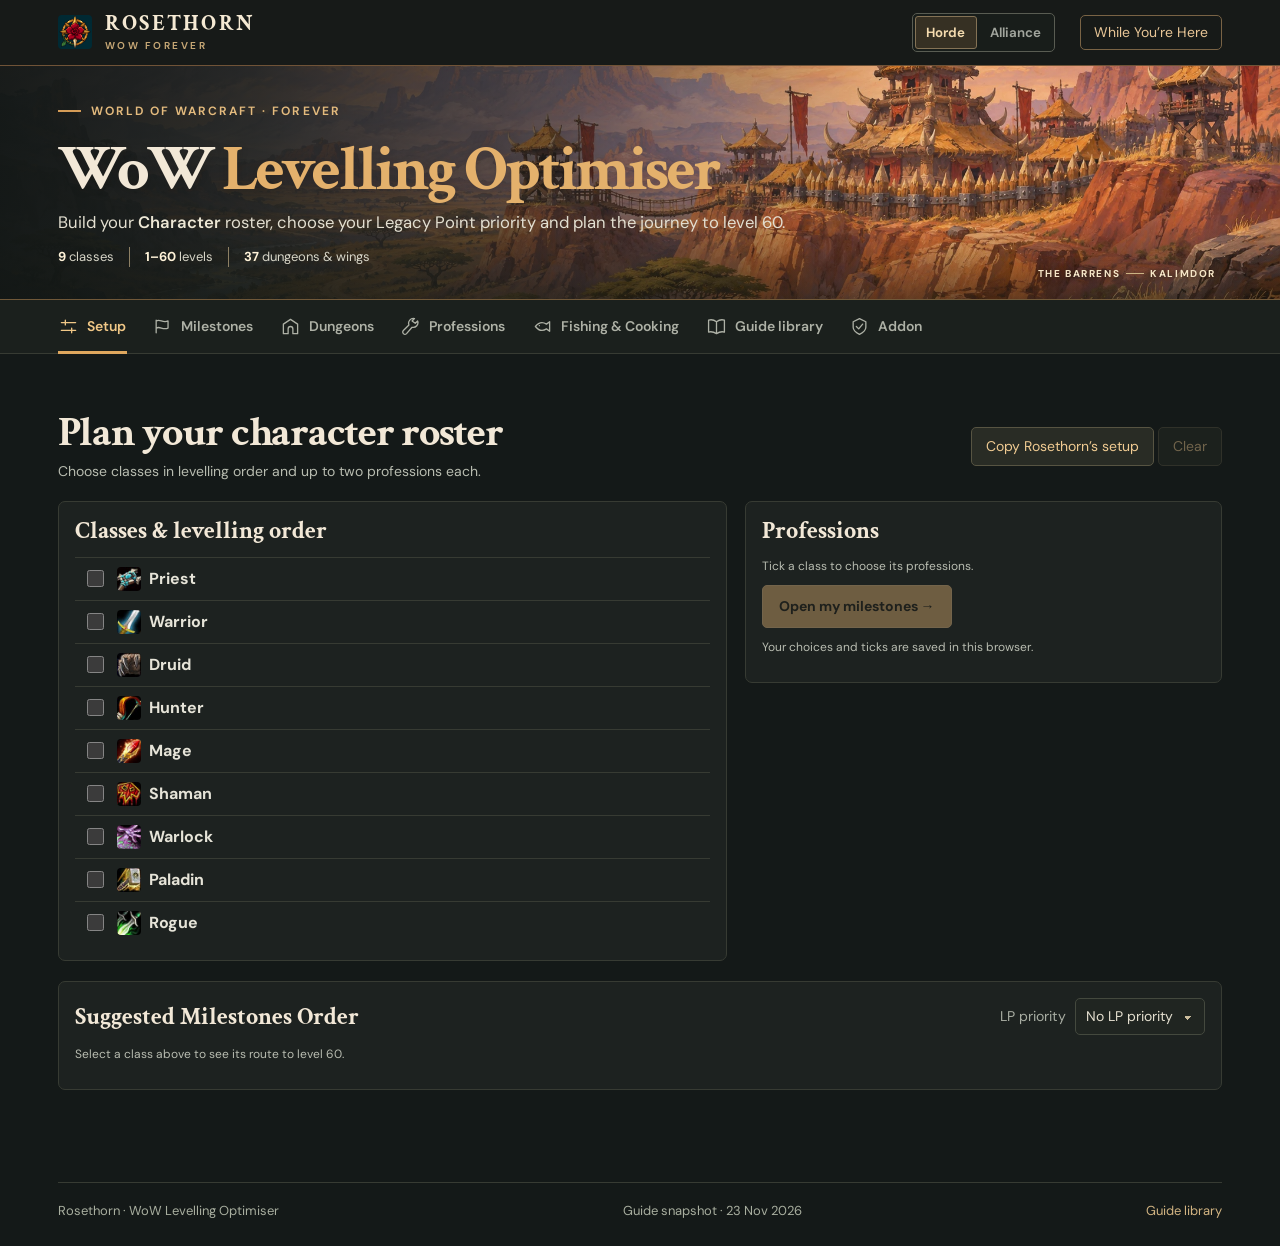
==== commit 676f18d7: "Prioritise relevant dungeon pickups and nearby addon alerts Filter quests by class and dungeon, put " ====
--- a/index.html
+++ b/index.html
@@ -1,5 +1,5 @@
 <!doctype html>
-<html lang="en-GB"><head><meta charset="utf-8"><meta name="viewport" content="width=device-width,initial-scale=1"><meta name="theme-color" content="#141918"><title>WoW Levelling Optimiser</title><meta name="description" content="Plan your WoW Forever roster, track Legacy Points, find dungeon pickups and compare professions. Download While You're Here for advice in-game."><link rel="icon" href="wyh-icon.png"><link rel="preload" href="barrens.webp" as="image"><link rel="stylesheet" href="style.css?v=2"><link rel="stylesheet" href="reference.css?v=2"><link rel="stylesheet" href="planner.css?v=7"><link rel="stylesheet" href="wyh.css?v=038"><link rel="stylesheet" href="app-extra.css?v=4"><link rel="stylesheet" href="dungeon-ui.css?v=2"><link rel="stylesheet" href="bag-route.css?v=1"></head>
+<html lang="en-GB"><head><meta charset="utf-8"><meta name="viewport" content="width=device-width,initial-scale=1"><meta name="theme-color" content="#141918"><title>WoW Levelling Optimiser</title><meta name="description" content="Plan your WoW Forever roster, track Legacy Points, find dungeon pickups and compare professions. Download While You're Here for advice in-game."><link rel="icon" href="wyh-icon.png"><link rel="preload" href="barrens.webp" as="image"><link rel="stylesheet" href="style.css?v=2"><link rel="stylesheet" href="reference.css?v=3"><link rel="stylesheet" href="planner.css?v=7"><link rel="stylesheet" href="wyh.css?v=038"><link rel="stylesheet" href="app-extra.css?v=4"><link rel="stylesheet" href="dungeon-navigation.css?v=1"><link rel="stylesheet" href="dungeon-ui.css?v=3"><link rel="stylesheet" href="bag-route.css?v=2"></head>
 <body><a href="#main" class="skip">Skip to guide</a>
 <header class="global"><div class="wrap brandrow"><a class="brand" href="#setup" aria-label="Rosethorn's WoW Levelling Optimiser home"><img src="wyh-icon.png" width="36" height="36" alt=""><span>ROSETHORN<span class="brand-sub">WOW FOREVER</span></span></a><div class="headlinks"><div id="faction" class="faction-toggle" role="group" aria-label="Faction">
   <button type="button" data-faction="Horde" aria-pressed="true">Horde</button>
@@ -18,8 +18,8 @@
       <h1 id="wyh-name">While You’re <em>Here</em></h1>
       <p class="wyh-deck">Just arrived in an area or town? The rose compass will light up with information about which dungeon pickups and recipe vendors are worth a stop. It will check your professions in-game and Guide you towards your next craft, fishing spot or Legacy Point.</p>
       <div class="wyh-download">
-        <a class="cta" href="While-Youre-Here.zip?v=0.3.17" download="While-Youre-Here.zip">Download addon <span aria-hidden="true">↓</span></a>
-        <span>v0.3.17 · No other addons required</span>
+        <a class="cta" href="While-Youre-Here.zip?v=0.3.20" download="While-Youre-Here.zip">Download addon <span aria-hidden="true">↓</span></a>
+        <span>v0.3.20 · No other addons required</span>
       </div>
       <p class="wyh-release">Coming soon to CurseForge.</p>
     </div>
@@ -28,9 +28,9 @@
 
   <section class="wyh-features" aria-labelledby="wyh-features-title">
     <h2 id="wyh-features-title">What it can do</h2>
-    <p class="wyh-switch-note">Click the rose compass for tips. Choose <strong>Guide</strong> for tools, or right-click the compass and open <strong>Tips</strong> to change these seven account-wide switches.</p>
+    <p class="wyh-switch-note">When the rose compass lights up, click it to see what you can pick up nearby. Open <strong>Guide</strong> for the current area and planning tools, or right-click the compass and open <strong>Tips</strong> to choose which alerts you want.</p>
     <ul class="wyh-feature-list">
-      <li><strong>Find dungeon prequests and quest givers</strong><span>Spot eligible pickups anywhere in the zone. Pin several givers or follow an arrow to one. Before skipping a guide chapter, check its zone for unfinished chains.</span></li>
+      <li><strong>Find dungeon prequests and quest givers</strong><span>Get an alert for eligible pickups anywhere in a covered zone. Pin several givers or follow an arrow to one. Before skipping a guide chapter, check its zone for unfinished chains.</span></li>
       <li><strong>Spot nearby recipes and training books</strong><span>Find a useful unlearned recipe, navigate to the vendor or compare a tradeable book with its last known auction price.</span></li>
       <li><strong>Plan professions and earn Legacy Points</strong><span>See the next craft, trainer or book for your current skill. Compare your main and alts when choosing your next Legacy Point.</span></li>
       <li><strong>Send spare materials to the right alt</strong><span>At the mailbox, see which alt can use your cloth, ore or leather and how much was in their bank at your last visit.</span></li>
@@ -99,5 +99,5 @@
   </section>
 </article>
 </div></main>
-<footer class="wrap foot"><span>Rosethorn · WoW Levelling Optimiser</span><a id="foot-source" target="_blank" rel="noopener">Original Horde guide ↗</a></footer>
-<script src="faction.js?v=2"></script><script src="planner.js?v=10"></script><script src="planner-ui.js?v=11"></script><script src="guide-data.js?v=3"></script><script src="alliance-guide.js?v=1"></script><script src="gathering.js?v=1"></script><script src="dungeon-quests.js?v=1"></script><script src="dungeon-quest-meta.js?v=1"></script><script src="dungeon-ui.js?v=2"></script><script src="bag-route.js?v=1"></script><script src="reference.js?v=6"></script><script src="app.js?v=12"></script></body></html>
+<footer class="wrap foot"><span>Rosethorn · WoW Levelling Optimiser</span><a href="#guide">Guide library</a></footer>
+<script src="faction.js?v=2"></script><script src="planner.js?v=10"></script><script src="planner-ui.js?v=12"></script><script src="guide-data.js?v=3"></script><script src="alliance-guide.js?v=1"></script><script src="gathering.js?v=1"></script><script src="dungeon-quests.js?v=2"></script><script src="dungeon-quest-meta.js?v=1"></script><script src="dungeon-navigation.js?v=1"></script><script src="dungeon-ui.js?v=3"></script><script src="bag-route.js?v=2"></script><script src="profession-recipes.js?v=1"></script><script src="reference.js?v=7"></script><script src="app.js?v=13"></script></body></html>
--- a/reference.css
+++ b/reference.css
@@ -34,6 +34,17 @@
 .field-reference .ref-table tbody tr:nth-child(2n) { background: #1b201c; }
 .field-reference .ref-copy { white-space: pre-line; overflow-wrap: anywhere; }
 .field-reference .ref-label { margin: 0 0 .45rem; color: var(--r-warm); }
+.field-reference .ref-craft-training { padding: .65rem .8rem; margin-bottom: .9rem; border: 1px solid #4c4636; border-radius: 5px; background: #29271f; }
+.field-reference .ref-craft-training p { margin: .14rem 0; }
+.field-reference .ref-craft-materials-list { padding-bottom: .35rem; margin-bottom: .75rem; border-bottom: 1px solid var(--r-line); }
+.field-reference .ref-craft-steps { margin: 0; padding-left: 1.5rem; }
+.field-reference .ref-craft-step { padding: .5rem .1rem; border-bottom: 1px solid var(--r-line); }
+.field-reference .ref-craft-step:last-child { border-bottom: 0; }
+.field-reference .ref-craft-title { display: flex; flex-wrap: wrap; justify-content: space-between; align-items: baseline; gap: .2rem .7rem; }
+.field-reference .ref-craft-target { color: var(--r-warm); font-size: .82rem; white-space: nowrap; }
+.field-reference .ref-craft-step p { margin: .15rem 0; }
+.field-reference .ref-craft-materials,.field-reference .ref-craft-source { color: var(--r-muted); font-size: .88rem; line-height: 1.46; overflow-wrap: anywhere; }
+.field-reference .ref-craft-source strong { color: #e0be86; font-weight: 550; }
 .field-reference .ref-steps { margin: .3rem 0; padding-left: 1.65rem; }
 .field-reference .ref-steps li { padding: .12rem 0 .12rem .15rem; line-height: 1.5; }
 .field-reference a { color: #e1c08d; text-underline-offset: 3px; }
--- a/dungeon-navigation.css
+++ b/dungeon-navigation.css
@@ -0,0 +1,100 @@
+.dn-card {
+  margin: 1.05rem 0;
+  min-width: 0;
+  color: var(--ink, #e9e3d3);
+  border: 1px solid var(--line, #413d33);
+  border-radius: .55rem;
+  background: #232620;
+}
+.dn-summary {
+  display: flex;
+  align-items: center;
+  gap: .35rem .85rem;
+  flex-wrap: wrap;
+  padding: .65rem .85rem;
+  cursor: pointer;
+  list-style: none;
+}
+.dn-summary::-webkit-details-marker {display:none}
+.dn-heading {font-weight: 650}
+.dn-heading::before {
+  content: '▸';
+  display: inline-block;
+  margin-inline-end: .4em;
+  color: #ebbb76;
+}
+.dn-card[open] .dn-heading::before {content: '▾'}
+.dn-where {color: #dfbd86; font-size: .86rem}
+.dn-body {padding: .15rem .85rem .85rem}
+.dn-directions {margin: .25rem 0 .8rem; line-height: 1.5; max-width: 66ch}
+.dn-zone-field {display:flex;align-items:center;gap:.55rem;flex-wrap:wrap;margin:0 0 .65rem;font-weight:600}
+.dn-zone-field select {max-width:100%}
+.dn-grid {display:grid;grid-template-columns:minmax(160px, 230px) minmax(0,1fr);gap:.8rem;align-items:start}
+.dn-figure {margin:0; min-width:0}
+.dn-chart {
+  position:relative;
+  isolation:isolate;
+  box-sizing:border-box;
+  margin:.1rem .42rem .6rem .55rem;
+  width:calc(100% - .97rem);
+  aspect-ratio:1;
+  border:1px solid #626550;
+  border-radius:.22rem;
+  background:
+    repeating-linear-gradient(90deg,transparent 0,transparent calc(10% - 1px),#4c594a 10%),
+    repeating-linear-gradient(transparent 0,transparent calc(10% - 1px),#4c594a 10%),
+    #26332a;
+}
+.dn-north,.dn-grid-note {
+  position:absolute;
+  padding:.12em .3em;
+  border-radius:.2rem;
+  background:#16201a;
+  color:#d3dccc;
+  font-size:.69rem;
+}
+.dn-north {top:.33rem;right:.3rem}
+.dn-grid-note {bottom:.33rem;left:.3rem}
+.dn-pin,.dn-number {
+  display:inline-grid;
+  place-items:center;
+  box-sizing:border-box;
+  width:1.36rem;
+  height:1.36rem;
+  border:1px solid #b3d4a6;
+  border-radius:50%;
+  background:#20352a;
+  color:#e8f2d8;
+  font:700 .72rem/1 system-ui,sans-serif;
+}
+.dn-pin {position:absolute;transform:translate(-50%,-50%);box-shadow:0 1px 4px #0c180e}
+.dn-pin-landmark,.dn-number-landmark {border-color:#ffd68c;background:#543c25;color:#fbe3af}
+.dn-caption,.dn-way-help {margin:0;color:#bbc4b4;font-size:.76rem;line-height:1.35}
+.dn-stops {display:grid;gap:.5rem;margin:0;padding:0;list-style:none}
+.dn-stop {
+  display:grid;
+  grid-template-columns:auto minmax(0,1fr);
+  gap:.5rem;
+  align-items:start;
+  padding:.4rem .55rem;
+  min-width:0;
+  border-left:2px solid #605945;
+  background:#1d251f;
+}
+.dn-stop-content {min-width:0;overflow-wrap:anywhere}
+.dn-coordinates {margin-left:.5em;color:#e1bd89;white-space:nowrap;font-size:.85rem}
+.dn-quests {margin:.2rem 0 0;color:#c7cebe;font-size:.82rem;line-height:1.4}
+.dn-way {display:flex;align-items:center;gap:.4rem .6rem;flex-wrap:wrap;margin-top:.7rem}
+.dn-way .dn-zone-field {margin:0;flex-basis:100%}
+.dn-copy {
+  padding:.32rem .58rem;border:1px solid #71654e;border-radius:.3rem;
+  background:#282921;color:#efe4cd;font:inherit;font-size:.82rem;cursor:pointer;
+}
+.dn-copy:hover,.dn-copy:focus-visible {border-color:#e4bc7d;color:white}
+.dn-command {flex-basis:100%;min-width:0;color:inherit;background:#18221a;border:1px solid #696553}
+.dn-copy-status {font-size:.76rem;color:#e1bd89}
+@media(max-width:535px){
+  .dn-grid {grid-template-columns:minmax(0,1fr)}
+  .dn-figure {width:min(100%,225px)}
+  .dn-where {margin-inline-start:.85rem}
+}
--- a/dungeon-ui.css
+++ b/dungeon-ui.css
@@ -9,25 +9,24 @@
 .dq-search-result[hidden],.dq-jump[hidden] { display:none; }
 .dq-jump { background:transparent; padding:.2rem 0; border:0; font:inherit; color:#ead19d; text-decoration:underline; cursor:pointer; }
 .dq-run-head { display:flex; gap:.8rem 1.2rem; align-items:center; justify-content:space-between; flex-wrap:wrap; padding:.85rem 0 .65rem; border-top:1px solid var(--r-line); }
-.dq-heading,.dq-group-title,.dq-family-title { margin:0; text-wrap:pretty; }
+.dq-heading,.dq-group-title { margin:0; text-wrap:pretty; }
 .dq-heading { color:#f6eedc; font:500 clamp(1.65rem,3vw,2.1rem)/1.12 'Crimson Text',Georgia,serif; }
 .dq-run-level,.dq-progress,.dq-coverage { font-size:.88rem; line-height:1.45; }
 .dq-run-level { margin:.22rem 0 0; color:#dcc494; }
 .dq-progress { color:var(--r-muted); white-space:nowrap; }
 .dq-coverage { color:var(--r-muted); margin:.1rem 0 .8rem; }
-.dq-archive { margin:1rem 0; font-size:.9rem; color:var(--r-muted); }
-.dq-archive summary { cursor:pointer; color:#dfc89c; }
-.dq-archive p,.dq-archive ul { margin:.45rem 0; }
 .dq-sources { display:inline-block; margin-top:.35rem; color:var(--r-muted); font-size:.85rem; text-underline-offset:2px; }
 .dq-group { margin:.95rem 0 1.4rem; }
 .dq-group-title { color:#f4e9d0; font:600 1.25rem/1.25 'DM Sans',sans-serif; margin:0 0 .5rem; }
-.dq-chain-note { color:#e8c394; margin:0 0 .65rem; font-size:.88rem; }
-.dq-family { padding:.75rem .85rem .12rem; background:var(--r-panel); border:1px solid var(--r-line); border-radius:6px; margin:.35rem 0 .65rem; }
-.dq-family-title { color:#dfc18b; font:600 1.06rem/1.35 'DM Sans',sans-serif; }
+.dq-prerequisites { margin:.5rem 0 .2rem; border-left:2px solid #746341; padding:0 .55rem; background:var(--r-panel); }
+.dq-prerequisites > summary { color:#e3c78f; cursor:pointer; padding:.35rem 0; font-size:.84rem; }
+.dq-prerequisites .dq-quest:last-child { border-bottom:0; }
+.dq-class-hint { margin:.75rem 0; color:var(--r-muted); font-size:.86rem; }
+.dq-class-hint a { color:#e3c78f; }
+.dq-group[data-quest-group=class] .dq-group-title { color:#e3c78f; }
 .dq-chain,.dq-direct { list-style:none; padding:0; margin:0; }
 .dq-direct { border-top:1px solid var(--r-line); }
 .dq-quest { position:relative; display:grid; grid-template-columns:1.55rem minmax(0,1fr); column-gap:.5rem; padding:.6rem .12rem; border-bottom:1px solid var(--r-line); color:#f0ecdf; }
-.dq-family .dq-quest:last-child { border-bottom:0; }
 .dq-quest.dq-match { background-color:#2b3025; box-shadow:inset 2px 0 #cfa969; }
 .dq-chain { counter-reset:step; }
 .dq-chain .dq-quest { counter-increment:step; }
@@ -38,21 +37,20 @@
 .dq-quest-info { min-width:0; }
 .dq-quest-heading { display:flex; flex-wrap:wrap; align-items:baseline; justify-content:space-between; gap:.12rem .75rem; }
 .dq-name { font-weight:650; color:#f1e9d6; overflow-wrap:anywhere; text-decoration:none; }
-.dq-name[href]:hover { text-decoration:underline; }
 .dq-complete .dq-name { text-decoration:line-through; color:#afb4a6; }
 .dq-sharing { display:inline-block; text-decoration:none; font-weight:600; font-size:.8rem; line-height:1.4; color:#c0c5b3; }
 .dq-sharing[data-sharing=true] { color:#addbb3; }
 .dq-sharing[data-sharing=false] { color:#e8c394; }
-.dq-sharing[href]:hover { text-decoration:underline; }
-.dq-quest-meta,.dq-place,.dq-relation,.dq-note,.dq-restriction { margin:.1rem 0 0; font-size:.89rem; line-height:1.46; overflow-wrap:anywhere; }
+.dq-quest-meta,.dq-place,.dq-objective,.dq-relation,.dq-note,.dq-restriction { margin:.1rem 0 0; font-size:.89rem; line-height:1.46; overflow-wrap:anywhere; }
 .dq-quest-meta { font-size:.79rem; color:#c1b695; }
 .dq-place { color:#deded2; }
+.dq-objective { color:#eee4cf; }
 .dq-relation,.dq-note,.dq-restriction { color:#c7cabb; }
+.dq-step-ref { padding:0; border:0; background:none; color:#e3c78f; font:inherit; text-align:left; text-decoration:underline; text-underline-offset:2px; cursor:pointer; }
 .dq-restriction { font-weight:600; }
 @media(max-width:670px) {
   .dq-tools .dq-run-select { flex-basis:100%; }
   .dq-tools { gap:.6rem; }
-  .dq-family { padding:.6rem .55rem 0; }
   .dq-quest { column-gap:.32rem; }
   .dq-group-title { font-size:1.14rem; }
   .dq-group { margin-bottom:1.05rem; }
--- a/bag-route.css
+++ b/bag-route.css
@@ -46,7 +46,6 @@
 .bag-step-title::after { top: .34rem; right: .15rem; width: .34rem; height: .34rem; }
 .bag-when { color: var(--muted); }
 .bag-instruction { margin: .5rem 0 0; }
-.bag-source { display: inline-block; margin-top: .5rem; color: var(--gold); font-size: .8rem; }
 @media (max-width:670px) {
   .bag-route { margin-bottom: 1rem; }
 }
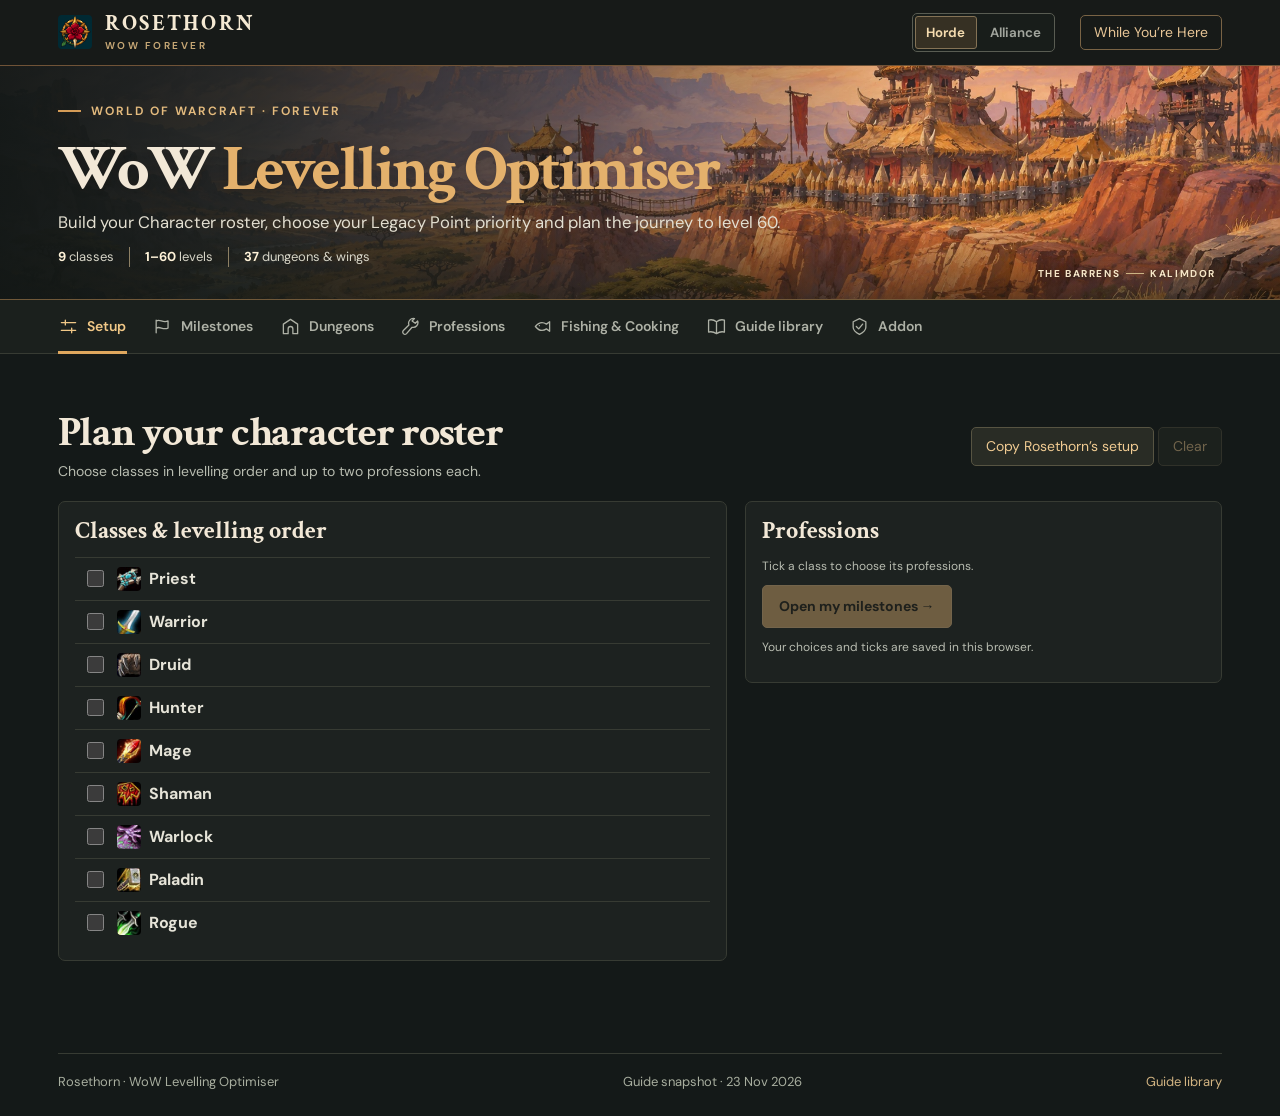
==== commit 9ef46795: "Add dungeon quest XP and move milestone order Show base XP beside dungeon quests and explain the ove" ====
--- a/index.html
+++ b/index.html
@@ -1,5 +1,5 @@
 <!doctype html>
-<html lang="en-GB"><head><meta charset="utf-8"><meta name="viewport" content="width=device-width,initial-scale=1"><meta name="theme-color" content="#141918"><title>WoW Levelling Optimiser</title><meta name="description" content="Plan your WoW Forever roster, track Legacy Points, find dungeon pickups and compare professions. Download While You're Here for advice in-game."><link rel="icon" href="wyh-icon.png"><link rel="preload" href="barrens.webp" as="image"><link rel="stylesheet" href="style.css?v=2"><link rel="stylesheet" href="reference.css?v=3"><link rel="stylesheet" href="planner.css?v=7"><link rel="stylesheet" href="wyh.css?v=038"><link rel="stylesheet" href="app-extra.css?v=4"><link rel="stylesheet" href="dungeon-navigation.css?v=1"><link rel="stylesheet" href="dungeon-ui.css?v=3"><link rel="stylesheet" href="bag-route.css?v=2"></head>
+<html lang="en-GB"><head><meta charset="utf-8"><meta name="viewport" content="width=device-width,initial-scale=1"><meta name="theme-color" content="#141918"><title>WoW Levelling Optimiser</title><meta name="description" content="Plan your WoW Forever roster, track Legacy Points, find dungeon pickups and compare professions. Download While You're Here for advice in-game."><link rel="icon" href="wyh-icon.png"><link rel="preload" href="barrens.webp" as="image"><link rel="stylesheet" href="style.css?v=2"><link rel="stylesheet" href="reference.css?v=3"><link rel="stylesheet" href="planner.css?v=8"><link rel="stylesheet" href="wyh.css?v=038"><link rel="stylesheet" href="app-extra.css?v=4"><link rel="stylesheet" href="dungeon-navigation.css?v=1"><link rel="stylesheet" href="dungeon-ui.css?v=5"><link rel="stylesheet" href="bag-route.css?v=2"></head>
 <body><a href="#main" class="skip">Skip to guide</a>
 <header class="global"><div class="wrap brandrow"><a class="brand" href="#setup" aria-label="Rosethorn's WoW Levelling Optimiser home"><img src="wyh-icon.png" width="36" height="36" alt=""><span>ROSETHORN<span class="brand-sub">WOW FOREVER</span></span></a><div class="headlinks"><div id="faction" class="faction-toggle" role="group" aria-label="Faction">
   <button type="button" data-faction="Horde" aria-pressed="true">Horde</button>
@@ -8,7 +8,7 @@
     <span id="alliance-status" class="faction-tooltip" role="tooltip">Coming soon</span>
   </div>
 </div><a href="#advisor" class="top-addon">While You’re Here</a></div></div></header>
-<section class="hero"><div class="wrap hero-inner"><span class="eyebrow"><i></i> WORLD OF WARCRAFT · FOREVER</span><h1>WoW <em>Levelling Optimiser</em></h1><p>Build your <strong>Character</strong> roster, choose your Legacy Point <span class="hero-keep">priority and plan</span> the journey to level 60.</p><div class="hero-stats"><span><b>9</b> classes</span><span><b>1–60</b> levels</span><span><b id="dcount"></b> dungeons &amp; wings</span></div></div><span class="place">THE BARRENS <i></i> KALIMDOR</span></section>
+<section class="hero"><div class="wrap hero-inner"><span class="eyebrow"><i></i> WORLD OF WARCRAFT · FOREVER</span><h1>WoW <em>Levelling Optimiser</em></h1><p>Build your Character roster, choose your Legacy Point <span class="hero-keep">priority and plan</span> the journey to level 60.</p><div class="hero-stats"><span><b>9</b> classes</span><span><b>1–60</b> levels</span><span><b id="dcount"></b> dungeons &amp; wings</span></div></div><span class="place">THE BARRENS <i></i> KALIMDOR</span></section>
 <nav aria-label="Guide sections" class="tabs"><div class="wrap tabinner" id="nav"></div></nav>
 <main id="main" class="wrap" tabindex="-1"><div id="page">
 <article id="wyh-addon" class="wyh" aria-labelledby="wyh-name">
@@ -18,10 +18,10 @@
       <h1 id="wyh-name">While You’re <em>Here</em></h1>
       <p class="wyh-deck">Just arrived in an area or town? The rose compass will light up with information about which dungeon pickups and recipe vendors are worth a stop. It will check your professions in-game and Guide you towards your next craft, fishing spot or Legacy Point.</p>
       <div class="wyh-download">
-        <a class="cta" href="While-Youre-Here.zip?v=0.3.20" download="While-Youre-Here.zip">Download addon <span aria-hidden="true">↓</span></a>
-        <span>v0.3.20 · No other addons required</span>
+        <a class="cta" href="https://www.curseforge.com/wow/addons/while-youre-here">Download on CurseForge</a>
+        <a class="cta" href="While-Youre-Here.zip?v=0.3.20" download="While-Youre-Here.zip">Direct ZIP (v0.3.20) <span aria-hidden="true">↓</span></a>
+        <span>No other addons required</span>
       </div>
-      <p class="wyh-release">Coming soon to CurseForge.</p>
     </div>
     <img class="wyh-emblem" src="wyh-icon.png" width="400" height="400" alt="">
   </header>
@@ -100,4 +100,4 @@
 </article>
 </div></main>
 <footer class="wrap foot"><span>Rosethorn · WoW Levelling Optimiser</span><a href="#guide">Guide library</a></footer>
-<script src="faction.js?v=2"></script><script src="planner.js?v=10"></script><script src="planner-ui.js?v=12"></script><script src="guide-data.js?v=3"></script><script src="alliance-guide.js?v=1"></script><script src="gathering.js?v=1"></script><script src="dungeon-quests.js?v=2"></script><script src="dungeon-quest-meta.js?v=1"></script><script src="dungeon-navigation.js?v=1"></script><script src="dungeon-ui.js?v=3"></script><script src="bag-route.js?v=2"></script><script src="profession-recipes.js?v=1"></script><script src="reference.js?v=7"></script><script src="app.js?v=13"></script></body></html>
+<script src="faction.js?v=2"></script><script src="planner.js?v=10"></script><script src="planner-ui.js?v=13"></script><script src="guide-data.js?v=3"></script><script src="alliance-guide.js?v=1"></script><script src="gathering.js?v=1"></script><script src="dungeon-quests.js?v=2"></script><script src="dungeon-quest-meta.js?v=1"></script><script src="dungeon-navigation.js?v=1"></script><script src="dungeon-quest-xp.js?v=1"></script><script src="dungeon-ui.js?v=5"></script><script src="bag-route.js?v=2"></script><script src="profession-recipes.js?v=1"></script><script src="reference.js?v=7"></script><script src="app.js?v=13"></script></body></html>
--- a/planner.css
+++ b/planner.css
@@ -45,8 +45,7 @@
 }
 
 .milestone-order { margin-top: 1.3rem; }
-.order-heading { display: flex; align-items: center; justify-content: space-between; gap: .6rem 1.3rem; flex-wrap: wrap; }
-.order-heading h3 { margin: 0; }
+.next-tip-actions { display: flex; gap: .5rem; flex-wrap: wrap; }
 .order-priority { display: inline-flex; align-items: center; gap: .6rem; color: var(--muted); font-size: .88rem; }
 .order-priority select { width: auto; max-width: 100%; }
 .order-phase { border-top: 1px solid var(--line); }
--- a/dungeon-ui.css
+++ b/dungeon-ui.css
@@ -1,58 +1,65 @@
-.dungeon-guide { min-width:0; }
-.dungeon-guide .ref-title { margin-bottom:.4rem; }
-.dungeon-guide .dq-intro { max-width:75ch; margin-bottom:1.15rem; }
-.dq-tools .ref-field { flex:1 1 11rem; min-width:0; }
-.dq-tools .dq-run-select { flex:2 1 17rem; }
-.dq-tools select { text-overflow:ellipsis; }
-.dq-run { min-width:0; }
-.dq-search-result { display:flex; flex-wrap:wrap; gap:.35rem 1rem; align-items:center; margin:-.45rem 0 .85rem; color:var(--r-muted); font-size:.86rem; }
-.dq-search-result[hidden],.dq-jump[hidden] { display:none; }
-.dq-jump { background:transparent; padding:.2rem 0; border:0; font:inherit; color:#ead19d; text-decoration:underline; cursor:pointer; }
-.dq-run-head { display:flex; gap:.8rem 1.2rem; align-items:center; justify-content:space-between; flex-wrap:wrap; padding:.85rem 0 .65rem; border-top:1px solid var(--r-line); }
-.dq-heading,.dq-group-title { margin:0; text-wrap:pretty; }
-.dq-heading { color:#f6eedc; font:500 clamp(1.65rem,3vw,2.1rem)/1.12 'Crimson Text',Georgia,serif; }
-.dq-run-level,.dq-progress,.dq-coverage { font-size:.88rem; line-height:1.45; }
-.dq-run-level { margin:.22rem 0 0; color:#dcc494; }
-.dq-progress { color:var(--r-muted); white-space:nowrap; }
-.dq-coverage { color:var(--r-muted); margin:.1rem 0 .8rem; }
-.dq-sources { display:inline-block; margin-top:.35rem; color:var(--r-muted); font-size:.85rem; text-underline-offset:2px; }
-.dq-group { margin:.95rem 0 1.4rem; }
-.dq-group-title { color:#f4e9d0; font:600 1.25rem/1.25 'DM Sans',sans-serif; margin:0 0 .5rem; }
-.dq-prerequisites { margin:.5rem 0 .2rem; border-left:2px solid #746341; padding:0 .55rem; background:var(--r-panel); }
-.dq-prerequisites > summary { color:#e3c78f; cursor:pointer; padding:.35rem 0; font-size:.84rem; }
-.dq-prerequisites .dq-quest:last-child { border-bottom:0; }
-.dq-class-hint { margin:.75rem 0; color:var(--r-muted); font-size:.86rem; }
-.dq-class-hint a { color:#e3c78f; }
-.dq-group[data-quest-group=class] .dq-group-title { color:#e3c78f; }
-.dq-chain,.dq-direct { list-style:none; padding:0; margin:0; }
-.dq-direct { border-top:1px solid var(--r-line); }
-.dq-quest { position:relative; display:grid; grid-template-columns:1.55rem minmax(0,1fr); column-gap:.5rem; padding:.6rem .12rem; border-bottom:1px solid var(--r-line); color:#f0ecdf; }
-.dq-quest.dq-match { background-color:#2b3025; box-shadow:inset 2px 0 #cfa969; }
-.dq-chain { counter-reset:step; }
-.dq-chain .dq-quest { counter-increment:step; }
-.dq-chain .dq-quest-meta::before { content:counter(step) ". "; }
-.dq-check-hit { display:flex; align-items:flex-start; justify-content:center; cursor:pointer; min-height:32px; padding-top:.12rem; position:relative; }
-.dq-check { appearance:auto; accent-color:#d8b16f; width:17px; height:17px; flex-shrink:0; margin:0; cursor:pointer; position:relative; z-index:1; }
-.dq-chain .dq-quest:not(:last-child) .dq-check-hit::after { content:''; width:1px; background:#4b5145; position:absolute; top:1.55rem; bottom:-.70rem; left:50%; }
-.dq-quest-info { min-width:0; }
-.dq-quest-heading { display:flex; flex-wrap:wrap; align-items:baseline; justify-content:space-between; gap:.12rem .75rem; }
-.dq-name { font-weight:650; color:#f1e9d6; overflow-wrap:anywhere; text-decoration:none; }
-.dq-complete .dq-name { text-decoration:line-through; color:#afb4a6; }
-.dq-sharing { display:inline-block; text-decoration:none; font-weight:600; font-size:.8rem; line-height:1.4; color:#c0c5b3; }
-.dq-sharing[data-sharing=true] { color:#addbb3; }
-.dq-sharing[data-sharing=false] { color:#e8c394; }
-.dq-quest-meta,.dq-place,.dq-objective,.dq-relation,.dq-note,.dq-restriction { margin:.1rem 0 0; font-size:.89rem; line-height:1.46; overflow-wrap:anywhere; }
-.dq-quest-meta { font-size:.79rem; color:#c1b695; }
-.dq-place { color:#deded2; }
-.dq-objective { color:#eee4cf; }
-.dq-relation,.dq-note,.dq-restriction { color:#c7cabb; }
-.dq-step-ref { padding:0; border:0; background:none; color:#e3c78f; font:inherit; text-align:left; text-decoration:underline; text-underline-offset:2px; cursor:pointer; }
-.dq-restriction { font-weight:600; }
-@media(max-width:670px) {
-  .dq-tools .dq-run-select { flex-basis:100%; }
-  .dq-tools { gap:.6rem; }
-  .dq-quest { column-gap:.32rem; }
-  .dq-group-title { font-size:1.14rem; }
-  .dq-group { margin-bottom:1.05rem; }
-}
-
+.dungeon-guide { min-width:0; }
+.dungeon-guide .ref-title { margin-bottom:.4rem; }
+.dungeon-guide .dq-intro { max-width:75ch; margin-bottom:.55rem; }
+.dq-xp-note { max-width:75ch; margin:0 0 1.15rem; color:#dcc494; font-size:.88rem; line-height:1.45; }
+.dq-tools .ref-field { flex:1 1 11rem; min-width:0; }
+.dq-tools .dq-run-select { flex:2 1 17rem; }
+.dq-tools select { text-overflow:ellipsis; }
+.dq-run { min-width:0; }
+.dq-search-result { display:flex; flex-wrap:wrap; gap:.35rem 1rem; align-items:center; margin:-.45rem 0 .85rem; color:var(--r-muted); font-size:.86rem; }
+.dq-search-result[hidden],.dq-jump[hidden] { display:none; }
+.dq-jump { background:transparent; padding:.2rem 0; border:0; font:inherit; color:#ead19d; text-decoration:underline; cursor:pointer; }
+.dq-run-head { display:flex; gap:.8rem 1.2rem; align-items:center; justify-content:space-between; flex-wrap:wrap; padding:.85rem 0 .65rem; border-top:1px solid var(--r-line); }
+.dq-heading,.dq-group-title { margin:0; text-wrap:pretty; }
+.dq-heading { color:#f6eedc; font:500 clamp(1.65rem,3vw,2.1rem)/1.12 'Crimson Text',Georgia,serif; }
+.dq-run-level,.dq-progress,.dq-coverage { font-size:.88rem; line-height:1.45; }
+.dq-run-level { margin:.22rem 0 0; color:#dcc494; }
+.dq-progress { color:var(--r-muted); white-space:nowrap; }
+.dq-coverage { color:var(--r-muted); margin:.1rem 0 .8rem; }
+.dq-sources { display:inline-block; margin-top:.35rem; color:var(--r-muted); font-size:.85rem; text-underline-offset:2px; }
+.dq-group { margin:.95rem 0 1.4rem; }
+.dq-group-title { color:#f4e9d0; font:600 1.25rem/1.25 'DM Sans',sans-serif; margin:0 0 .5rem; }
+.dq-group-note { margin:-.16rem 0 .65rem; color:var(--r-muted); font-size:.86rem; line-height:1.42; }
+.dq-group[data-quest-group=personal] { padding:.85rem .9rem .1rem; border:1px solid #645333; border-left:3px solid #d8b16f; border-radius:5px; background:#252419; }
+.dq-group[data-quest-group=personal] .dq-group-title { color:#ffe0a3; }
+.dq-group[data-quest-group=personal] > .dq-direct > .dq-quest:last-child { border-bottom:0; }
+.dq-prerequisites { margin:.5rem 0 .2rem; border-left:2px solid #746341; padding:0 .55rem; background:var(--r-panel); }
+.dq-prerequisites > summary { color:#e3c78f; cursor:pointer; padding:.35rem 0; font-size:.84rem; }
+.dq-prerequisites .dq-quest:last-child { border-bottom:0; }
+.dq-class-hint { margin:.75rem 0; color:var(--r-muted); font-size:.86rem; }
+.dq-class-hint a { color:#e3c78f; }
+.dq-chain,.dq-direct { list-style:none; padding:0; margin:0; }
+.dq-direct { border-top:1px solid var(--r-line); }
+.dq-quest { position:relative; display:grid; grid-template-columns:1.55rem minmax(0,1fr); column-gap:.5rem; padding:.6rem .12rem; border-bottom:1px solid var(--r-line); color:#f0ecdf; }
+.dq-quest.dq-match { background-color:#2b3025; box-shadow:inset 2px 0 #cfa969; }
+.dq-chain { counter-reset:step; }
+.dq-chain .dq-quest { counter-increment:step; }
+.dq-chain .dq-quest-meta::before { content:counter(step) ". "; }
+.dq-check-hit { display:flex; align-items:flex-start; justify-content:center; cursor:pointer; min-height:32px; padding-top:.12rem; position:relative; }
+.dq-check { appearance:auto; accent-color:#d8b16f; width:17px; height:17px; flex-shrink:0; margin:0; cursor:pointer; position:relative; z-index:1; }
+.dq-chain .dq-quest:not(:last-child) .dq-check-hit::after { content:''; width:1px; background:#4b5145; position:absolute; top:1.55rem; bottom:-.70rem; left:50%; }
+.dq-quest-info { min-width:0; }
+.dq-quest-heading { display:flex; flex-wrap:wrap; align-items:baseline; justify-content:space-between; gap:.12rem .75rem; }
+.dq-quest-title { display:flex; flex-wrap:wrap; align-items:baseline; min-width:0; gap:.12rem .6rem; }
+.dq-xp { color:#e3c78f; font-size:.8rem; font-weight:600; white-space:nowrap; }
+.dq-name { font-weight:650; color:#f1e9d6; overflow-wrap:anywhere; text-decoration:none; }
+.dq-complete .dq-name { text-decoration:line-through; color:#afb4a6; }
+.dq-sharing { display:inline-block; text-decoration:none; font-weight:600; font-size:.8rem; line-height:1.4; color:#c0c5b3; }
+.dq-sharing[data-sharing=true] { color:#addbb3; }
+.dq-sharing[data-sharing=false],.dq-sharing[data-sharing=chain],.dq-sharing[data-sharing=starter] { color:#f1ca89; }
+.dq-quest-meta,.dq-place,.dq-objective,.dq-relation,.dq-note,.dq-restriction { margin:.1rem 0 0; font-size:.89rem; line-height:1.46; overflow-wrap:anywhere; }
+.dq-quest-meta { font-size:.79rem; color:#c1b695; }
+.dq-place { color:#deded2; }
+.dq-objective { color:#eee4cf; }
+.dq-relation,.dq-note,.dq-restriction { color:#c7cabb; }
+.dq-step-ref { padding:0; border:0; background:none; color:#e3c78f; font:inherit; text-align:left; text-decoration:underline; text-underline-offset:2px; cursor:pointer; }
+.dq-restriction { font-weight:600; }
+@media(max-width:670px) {
+  .dq-tools .dq-run-select { flex-basis:100%; }
+  .dq-tools { gap:.6rem; }
+  .dq-quest { column-gap:.32rem; }
+  .dq-group-title { font-size:1.14rem; }
+  .dq-group { margin-bottom:1.05rem; }
+  .dq-group[data-quest-group=personal] { padding:.7rem .55rem .1rem; }
+}
+
